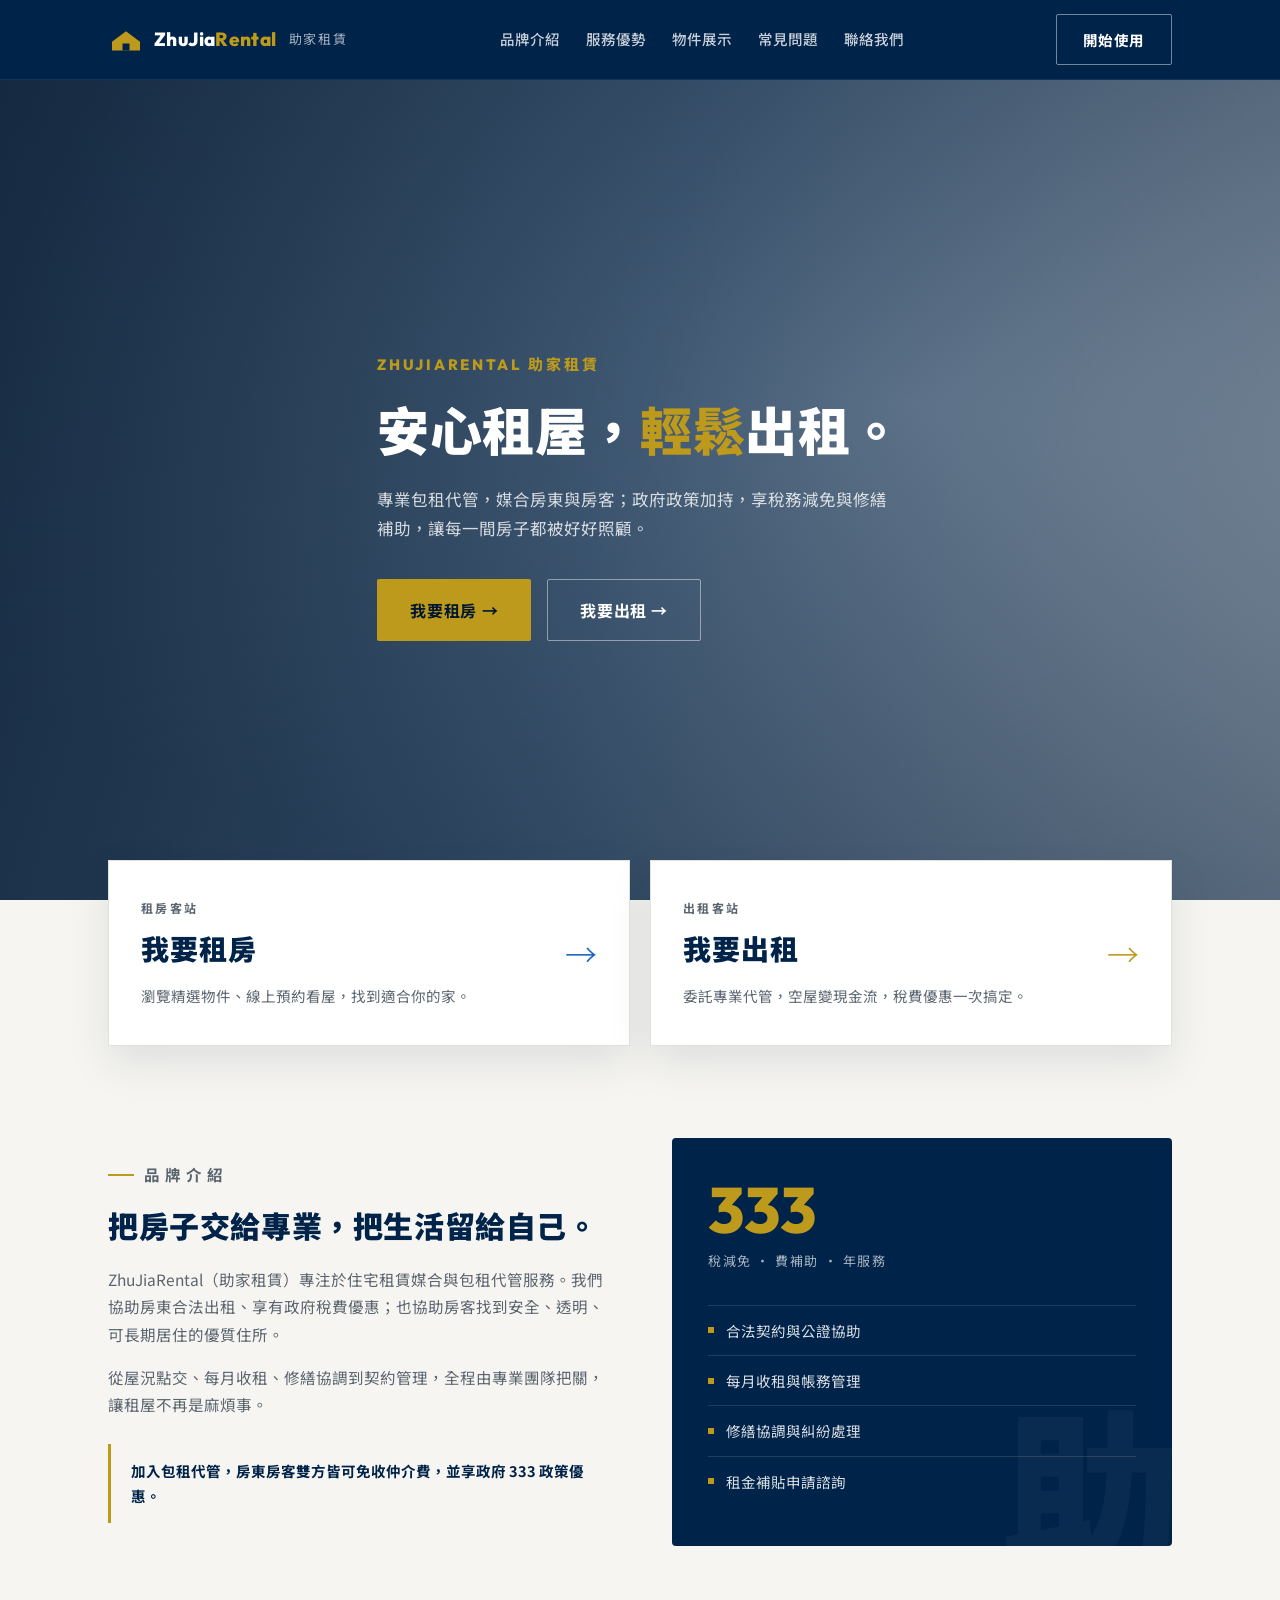
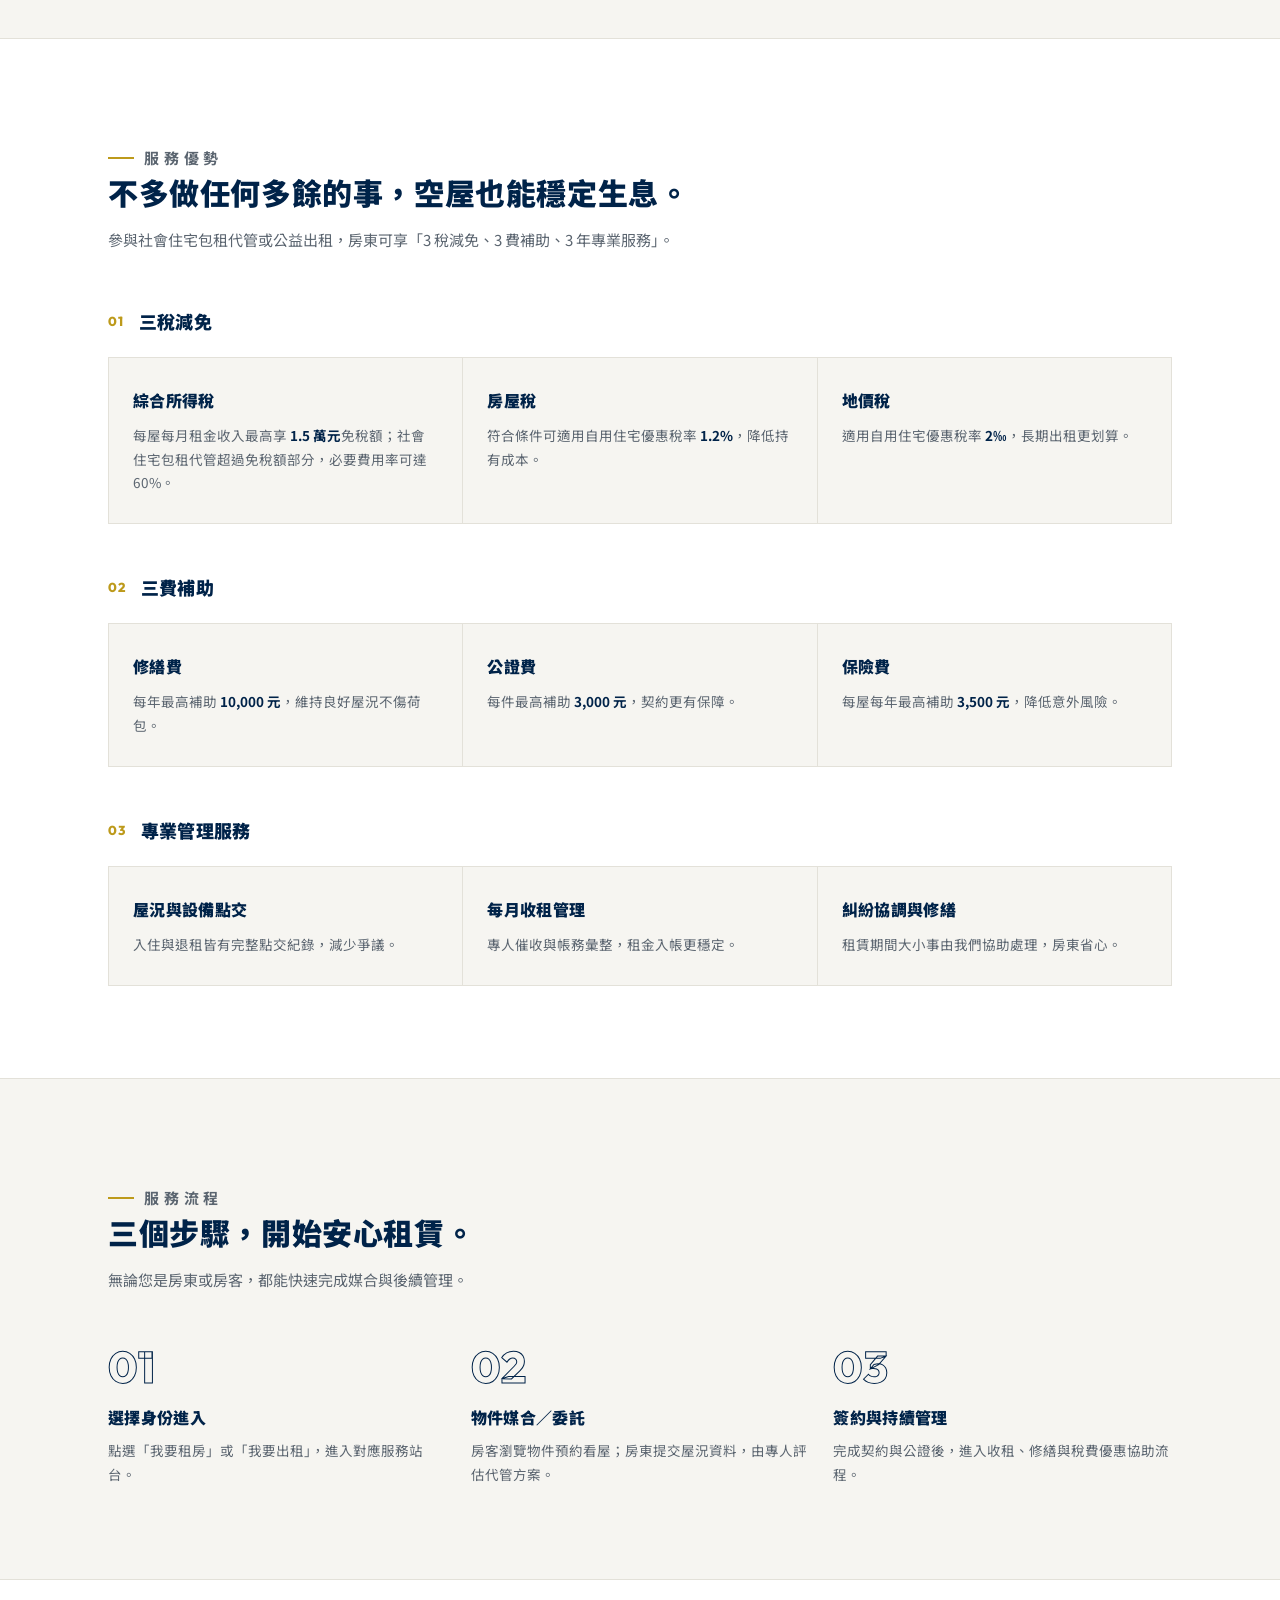
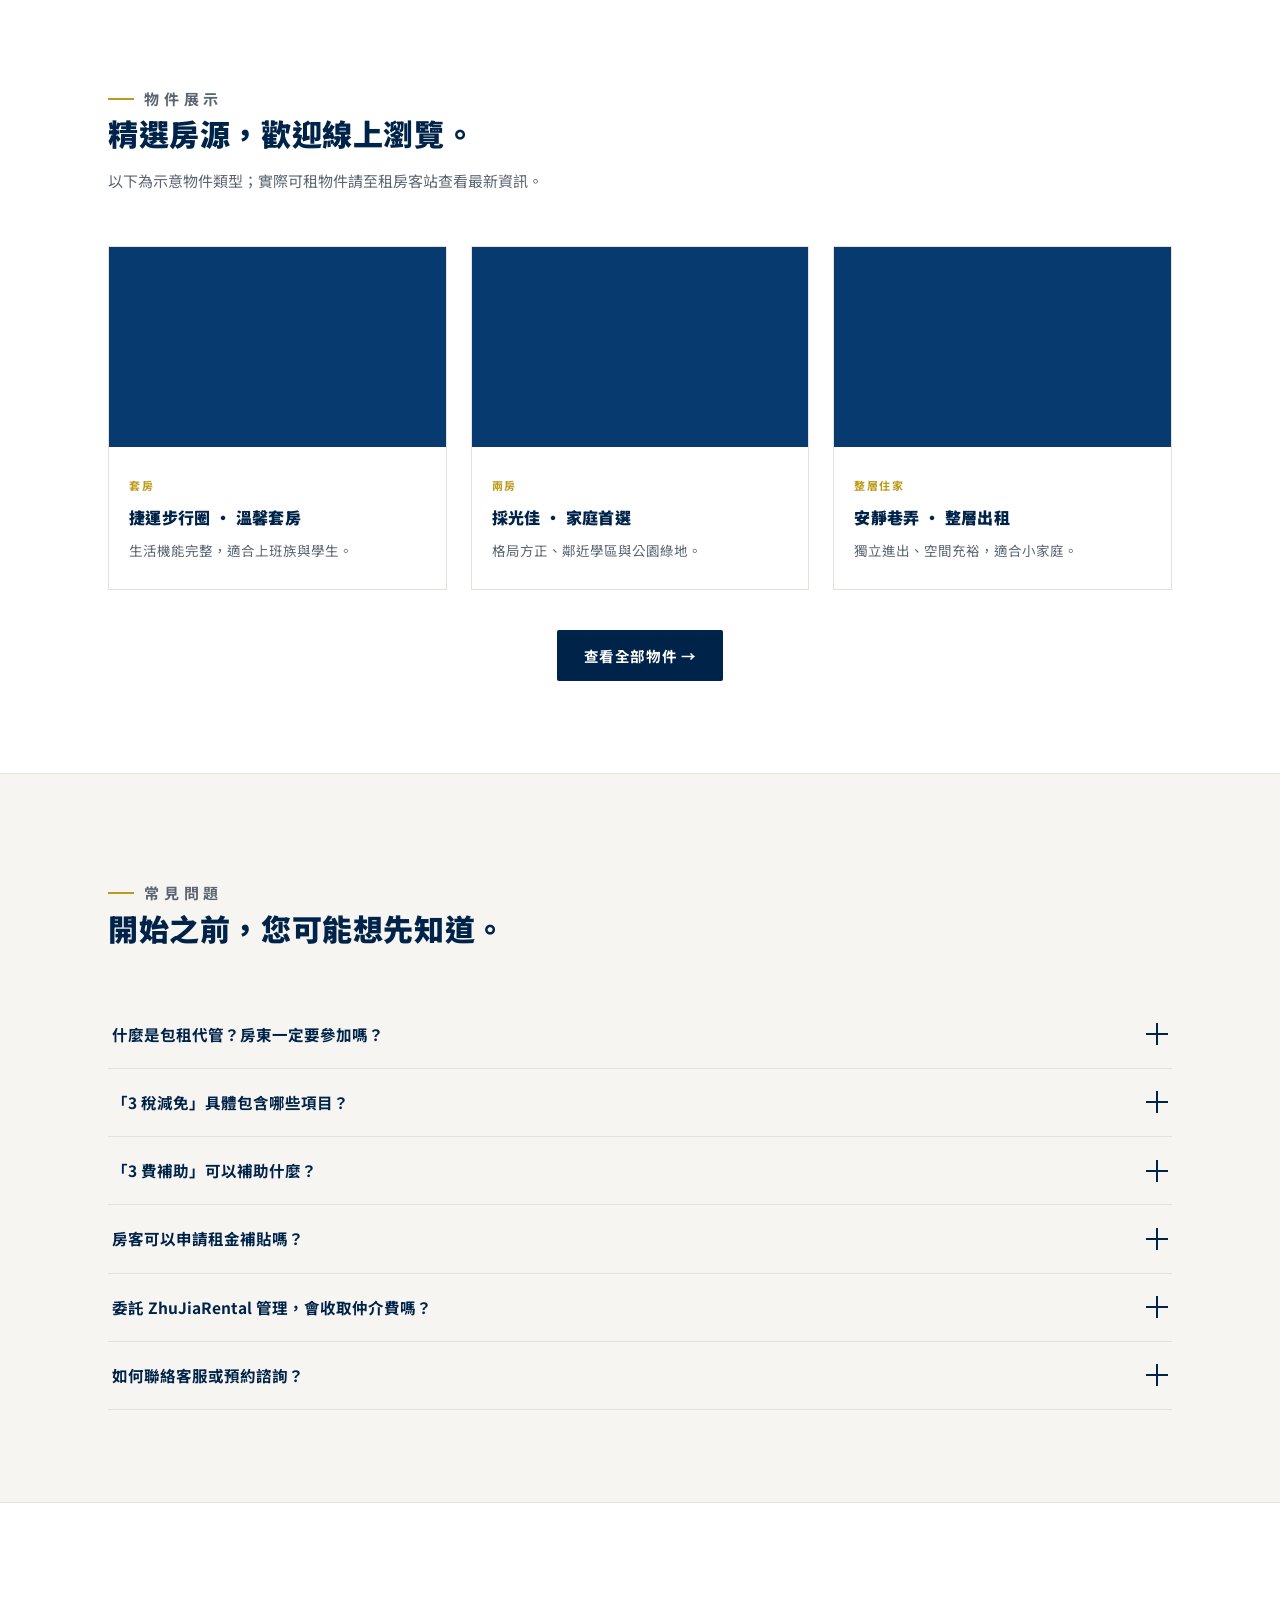
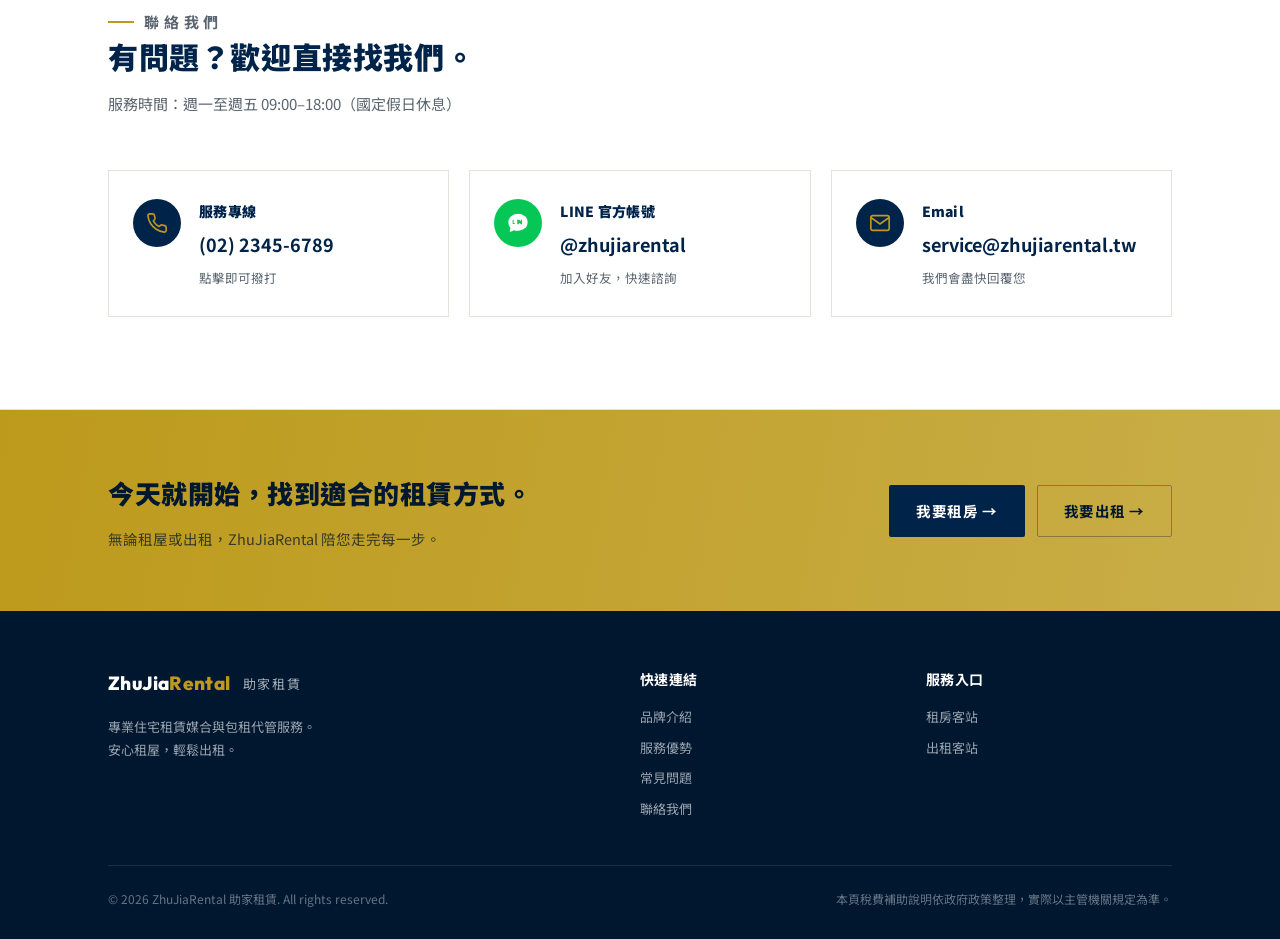
==== index.html @ d4bf10e4 "Add ZhuJiaRental 助家租賃 static marketing site Import the landing page from zhujiarent.netlify.app: HTM" ====
<!DOCTYPE html>
<html lang="zh-Hant">
<head>
  <meta charset="UTF-8">
  <meta name="viewport" content="width=device-width, initial-scale=1.0">
  <meta name="description" content="ZhuJiaRental 助家租賃 — 專業包租代管，享 3 稅減免、3 費補助，房東房客都安心。">
  <title>ZhuJiaRental 助家租賃｜安心租屋・輕鬆出租</title>
  <link rel="preconnect" href="https://fonts.googleapis.com">
  <link rel="preconnect" href="https://fonts.gstatic.com" crossorigin>
  <link href="https://fonts.googleapis.com/css2?family=Noto+Sans+TC:wght@400;500;700;900&family=Outfit:wght@600;800&display=swap" rel="stylesheet">
  <link rel="stylesheet" href="css/styles.css">
  <link rel="icon" href="data:image/svg+xml,%3Csvg xmlns='http://www.w3.org/2000/svg' viewBox='0 0 32 32'%3E%3Crect width='32' height='32' rx='4' fill='%23002349'/%3E%3Cpath d='M6 18 L16 10 L26 18 V26 H6 Z' fill='%23BD9A1B'/%3E%3C/svg%3E">
</head>
<body>
  <!-- ========== NAV ========== -->
  <header class="site">
    <div class="nav">
      <a class="brand" href="#top" aria-label="ZhuJiaRental 首頁">
        <svg viewBox="0 0 40 32" aria-hidden="true">
          <rect width="40" height="32" rx="3" fill="currentColor" opacity="0"/>
          <path d="M4 18 L20 6 L36 18 V28 H4 Z" fill="#BD9A1B"/>
          <rect x="16" y="20" width="8" height="8" fill="#002349"/>
        </svg>
        <span class="word">ZhuJia<b>Rental</b></span>
        <span class="zh">助家租賃</span>
      </a>
      <nav class="links" aria-label="主要導覽">
        <a href="#about">品牌介紹</a>
        <a href="#benefits">服務優勢</a>
        <a href="#cases">物件展示</a>
        <a href="#faq">常見問題</a>
        <a href="#contact">聯絡我們</a>
      </nav>
      <div class="nav-cta">
        <a class="btn btn-outline" href="#gates">開始使用</a>
        <button class="burger" type="button" aria-label="開啟選單" aria-expanded="false">
          <span></span><span></span><span></span>
        </button>
      </div>
    </div>
    <div class="mobile-menu" hidden>
      <a href="#about">品牌介紹</a>
      <a href="#benefits">服務優勢</a>
      <a href="#cases">物件展示</a>
      <a href="#faq">常見問題</a>
      <a href="#contact">聯絡我們</a>
      <a class="btn btn-gold" href="#gates">開始使用</a>
    </div>
  </header>

  <main id="top">
    <!-- ========== HERO ========== -->
    <section class="hero">
      <div class="hero-bg" aria-hidden="true"></div>
      <div class="wrap hero-inner">
        <p class="brand-mark reveal">ZhuJiaRental 助家租賃</p>
        <h1 class="reveal delay-1">安心租屋，<em>輕鬆</em>出租。</h1>
        <p class="lede reveal delay-2">專業包租代管，媒合房東與房客；政府政策加持，享稅務減免與修繕補助，讓每一間房子都被好好照顧。</p>
        <div class="hero-ctas reveal delay-3">
          <a class="btn btn-gold btn-lg" href="https://zhujiarental-w1.netlify.app/" target="_blank" rel="noopener noreferrer">我要租房 →</a>
          <a class="btn btn-outline btn-lg" href="https://zhujiarental-w1.netlify.app/" target="_blank" rel="noopener noreferrer">我要出租 →</a>
        </div>
      </div>
    </section>

    <!-- ========== GATES (兩個大按鈕) ========== -->
    <section class="gates" id="gates">
      <div class="wrap">
        <div class="gates-grid">
          <a class="gate gate-tenant reveal" href="https://zhujiarental-w1.netlify.app/" target="_blank" rel="noopener noreferrer">
            <span class="gate-label">租房客站</span>
            <strong>我要租房</strong>
            <span class="gate-desc">瀏覽精選物件、線上預約看屋，找到適合你的家。</span>
            <span class="gate-arrow" aria-hidden="true">→</span>
          </a>
          <a class="gate gate-landlord reveal delay-1" href="https://zhujiarental-w1.netlify.app/" target="_blank" rel="noopener noreferrer">
            <span class="gate-label">出租客站</span>
            <strong>我要出租</strong>
            <span class="gate-desc">委託專業代管，空屋變現金流，稅費優惠一次搞定。</span>
            <span class="gate-arrow" aria-hidden="true">→</span>
          </a>
        </div>
      </div>
    </section>

    <!-- ========== ABOUT ========== -->
    <section class="about" id="about">
      <div class="wrap explain">
        <div class="reveal">
          <p class="eyebrow">品牌介紹</p>
          <h2>把房子交給專業，把生活留給自己。</h2>
          <p>ZhuJiaRental（助家租賃）專注於住宅租賃媒合與包租代管服務。我們協助房東合法出租、享有政府稅費優惠；也協助房客找到安全、透明、可長期居住的優質住所。</p>
          <p>從屋況點交、每月收租、修繕協調到契約管理，全程由專業團隊把關，讓租屋不再是麻煩事。</p>
          <div class="accent-box">加入包租代管，房東房客雙方皆可免收仲介費，並享政府 333 政策優惠。</div>
        </div>
        <div class="about-visual reveal delay-1" aria-hidden="true">
          <div class="about-panel">
            <div class="about-stat">
              <span class="num">333</span>
              <span class="lbl">稅減免 · 費補助 · 年服務</span>
            </div>
            <ul class="about-list">
              <li>合法契約與公證協助</li>
              <li>每月收租與帳務管理</li>
              <li>修繕協調與糾紛處理</li>
              <li>租金補貼申請諮詢</li>
            </ul>
          </div>
        </div>
      </div>
    </section>

    <!-- ========== BENEFITS ========== -->
    <section class="benefits alt" id="benefits">
      <div class="wrap">
        <div class="section-head reveal">
          <p class="eyebrow">服務優勢</p>
          <h2>不多做任何多餘的事，空屋也能穩定生息。</h2>
          <p>參與社會住宅包租代管或公益出租，房東可享「3 稅減免、3 費補助、3 年專業服務」。</p>
        </div>

        <div class="benefit-block reveal">
          <h3 class="benefit-title"><span>01</span> 三稅減免</h3>
          <div class="grid-3">
            <article>
              <h4>綜合所得稅</h4>
              <p>每屋每月租金收入最高享 <strong>1.5 萬元</strong>免稅額；社會住宅包租代管超過免稅額部分，必要費用率可達 60%。</p>
            </article>
            <article>
              <h4>房屋稅</h4>
              <p>符合條件可適用自用住宅優惠稅率 <strong>1.2%</strong>，降低持有成本。</p>
            </article>
            <article>
              <h4>地價稅</h4>
              <p>適用自用住宅優惠稅率 <strong>2‰</strong>，長期出租更划算。</p>
            </article>
          </div>
        </div>

        <div class="benefit-block reveal">
          <h3 class="benefit-title"><span>02</span> 三費補助</h3>
          <div class="grid-3">
            <article>
              <h4>修繕費</h4>
              <p>每年最高補助 <strong>10,000 元</strong>，維持良好屋況不傷荷包。</p>
            </article>
            <article>
              <h4>公證費</h4>
              <p>每件最高補助 <strong>3,000 元</strong>，契約更有保障。</p>
            </article>
            <article>
              <h4>保險費</h4>
              <p>每屋每年最高補助 <strong>3,500 元</strong>，降低意外風險。</p>
            </article>
          </div>
        </div>

        <div class="benefit-block reveal">
          <h3 class="benefit-title"><span>03</span> 專業管理服務</h3>
          <div class="grid-3">
            <article>
              <h4>屋況與設備點交</h4>
              <p>入住與退租皆有完整點交紀錄，減少爭議。</p>
            </article>
            <article>
              <h4>每月收租管理</h4>
              <p>專人催收與帳務彙整，租金入帳更穩定。</p>
            </article>
            <article>
              <h4>糾紛協調與修繕</h4>
              <p>租賃期間大小事由我們協助處理，房東省心。</p>
            </article>
          </div>
        </div>
      </div>
    </section>

    <!-- ========== FLOW ========== -->
    <section class="flow" id="flow">
      <div class="wrap">
        <div class="section-head reveal">
          <p class="eyebrow">服務流程</p>
          <h2>三個步驟，開始安心租賃。</h2>
          <p>無論您是房東或房客，都能快速完成媒合與後續管理。</p>
        </div>
        <div class="steps">
          <div class="step reveal">
            <div class="n">01</div>
            <h3>選擇身份進入</h3>
            <p>點選「我要租房」或「我要出租」，進入對應服務站台。</p>
          </div>
          <div class="step reveal delay-1">
            <div class="n">02</div>
            <h3>物件媒合／委託</h3>
            <p>房客瀏覽物件預約看屋；房東提交屋況資料，由專人評估代管方案。</p>
          </div>
          <div class="step reveal delay-2">
            <div class="n">03</div>
            <h3>簽約與持續管理</h3>
            <p>完成契約與公證後，進入收租、修繕與稅費優惠協助流程。</p>
          </div>
        </div>
      </div>
    </section>

    <!-- ========== CASES ========== -->
    <section class="cases alt" id="cases">
      <div class="wrap">
        <div class="section-head reveal">
          <p class="eyebrow">物件展示</p>
          <h2>精選房源，歡迎線上瀏覽。</h2>
          <p>以下為示意物件類型；實際可租物件請至租房客站查看最新資訊。</p>
        </div>
        <div class="case-grid">
          <a class="case reveal" href="https://zhujiarental-w1.netlify.app/properties" target="_blank" rel="noopener noreferrer">
            <div class="case-img" style="--img:url('https://images.unsplash.com/photo-1522708323590-d24dbb6b0267?auto=format&fit=crop&w=800&q=80')"></div>
            <div class="case-body">
              <span class="tag">套房</span>
              <h3>捷運步行圈 · 溫馨套房</h3>
              <p>生活機能完整，適合上班族與學生。</p>
            </div>
          </a>
          <a class="case reveal delay-1" href="https://zhujiarental-w1.netlify.app/properties" target="_blank" rel="noopener noreferrer">
            <div class="case-img" style="--img:url('https://images.unsplash.com/photo-1502672260266-1c1ef2d93688?auto=format&fit=crop&w=800&q=80')"></div>
            <div class="case-body">
              <span class="tag">兩房</span>
              <h3>採光佳 · 家庭首選</h3>
              <p>格局方正、鄰近學區與公園綠地。</p>
            </div>
          </a>
          <a class="case reveal delay-2" href="https://zhujiarental-w1.netlify.app/properties" target="_blank" rel="noopener noreferrer">
            <div class="case-img" style="--img:url('https://images.unsplash.com/photo-1560448204-e02f11c3be42?auto=format&fit=crop&w=800&q=80')"></div>
            <div class="case-body">
              <span class="tag">整層住家</span>
              <h3>安靜巷弄 · 整層出租</h3>
              <p>獨立進出、空間充裕，適合小家庭。</p>
            </div>
          </a>
        </div>
        <div class="cases-cta reveal">
          <a class="btn btn-navy" href="https://zhujiarental-w1.netlify.app/properties" target="_blank" rel="noopener noreferrer">查看全部物件 →</a>
        </div>
      </div>
    </section>

    <!-- ========== FAQ ========== -->
    <section class="faq" id="faq">
      <div class="wrap">
        <div class="section-head reveal">
          <p class="eyebrow">常見問題</p>
          <h2>開始之前，您可能想先知道。</h2>
        </div>
        <div class="faq-list reveal">
          <div class="faq-item">
            <button class="faq-q" type="button" aria-expanded="false">
              什麼是包租代管？房東一定要參加嗎？
              <span class="plus" aria-hidden="true"></span>
            </button>
            <div class="faq-a">
              <p>包租代管是由政府推動、由合格租賃住宅服務業者執行的媒合與管理機制。房東將房屋委託業者代為出租與管理，可享稅費優惠與專業服務；是否參加由房東自行決定，但加入後通常能大幅降低自行招租與管理的負擔。</p>
            </div>
          </div>
          <div class="faq-item">
            <button class="faq-q" type="button" aria-expanded="false">
              「3 稅減免」具體包含哪些項目？
              <span class="plus" aria-hidden="true"></span>
            </button>
            <div class="faq-a">
              <p>主要包含綜合所得稅（每屋每月最高 1.5 萬元免稅額等）、房屋稅適用自用住宅優惠稅率，以及地價稅適用自用住宅優惠稅率。實際適用條件與計算方式依當年度法令與物件資格而定，我們可協助評估。</p>
            </div>
          </div>
          <div class="faq-item">
            <button class="faq-q" type="button" aria-expanded="false">
              「3 費補助」可以補助什麼？
              <span class="plus" aria-hidden="true"></span>
            </button>
            <div class="faq-a">
              <p>常見補助包含修繕費（每年最高約 1 萬元）、公證費（每件最高約 3,000 元）、保險費（每屋每年最高約 3,500 元）。補助額度與申請方式依地方政府與計畫期別規定辦理。</p>
            </div>
          </div>
          <div class="faq-item">
            <button class="faq-q" type="button" aria-expanded="false">
              房客可以申請租金補貼嗎？
              <span class="plus" aria-hidden="true"></span>
            </button>
            <div class="faq-a">
              <p>符合資格的房客可透過中央或地方政府租金補貼專案線上申請。房客成功申請補貼後，房東通常可同步符合公益出租人相關資格。我們可提供申請流程諮詢與文件協助。</p>
            </div>
          </div>
          <div class="faq-item">
            <button class="faq-q" type="button" aria-expanded="false">
              委託 ZhuJiaRental 管理，會收取仲介費嗎？
              <span class="plus" aria-hidden="true"></span>
            </button>
            <div class="faq-a">
              <p>參與包租代管計畫並成功媒合時，房東與房客雙方通常皆免收仲介費；代管期間之服務內容與收費方式，將於委託前清楚說明並載明於契約。</p>
            </div>
          </div>
          <div class="faq-item">
            <button class="faq-q" type="button" aria-expanded="false">
              如何聯絡客服或預約諮詢？
              <span class="plus" aria-hidden="true"></span>
            </button>
            <div class="faq-a">
              <p>您可透過本頁「聯絡我們」區的電話或 LINE 官方帳號與我們聯繫，也可先至「我要租房／我要出租」站台瀏覽物件或留下委託資訊。</p>
            </div>
          </div>
        </div>
      </div>
    </section>

    <!-- ========== CONTACT ========== -->
    <section class="contact alt" id="contact">
      <div class="wrap">
        <div class="section-head reveal">
          <p class="eyebrow">聯絡我們</p>
          <h2>有問題？歡迎直接找我們。</h2>
          <p>服務時間：週一至週五 09:00–18:00（國定假日休息）</p>
        </div>
        <div class="contact-grid">
          <a class="contact-card reveal" href="tel:0223456789">
            <span class="contact-ic" aria-hidden="true">
              <svg viewBox="0 0 24 24" fill="none" stroke="currentColor" stroke-width="1.8"><path d="M22 16.92v3a2 2 0 0 1-2.18 2 19.79 19.79 0 0 1-8.63-3.07 19.5 19.5 0 0 1-6-6A19.79 19.79 0 0 1 2.12 4.18 2 2 0 0 1 4.11 2h3a2 2 0 0 1 2 1.72c.13.81.36 1.6.68 2.34a2 2 0 0 1-.45 2.11L8.09 9.91a16 16 0 0 0 6 6l1.74-1.25a2 2 0 0 1 2.11-.45c.74.32 1.53.55 2.34.68A2 2 0 0 1 22 16.92z"/></svg>
            </span>
            <div>
              <h3>服務專線</h3>
              <!-- TODO: 請替換為實際電話 -->
              <p class="contact-value">(02) 2345-6789</p>
              <p class="contact-hint">點擊即可撥打</p>
            </div>
          </a>
          <a class="contact-card reveal delay-1" href="https://line.me/R/ti/p/@zhujiarental" target="_blank" rel="noopener noreferrer">
            <span class="contact-ic line" aria-hidden="true">
              <svg viewBox="0 0 24 24" fill="currentColor"><path d="M19.5 4.5C17.3 2.7 14.3 1.8 12 1.8S6.7 2.7 4.5 4.5C2.5 6.2 1.5 8.6 1.5 11.2c0 2.3.8 4.4 2.2 6.1l-.7 3.4a.75.75 0 0 0 1 .86l3.7-1.6c1.3.4 2.7.6 4.3.6 2.3 0 5.3-.9 7.5-2.7 2-1.7 3-4.1 3-6.8 0-2.6-1-5-3-6.7zM8.4 13.2H6.7c-.3 0-.5-.2-.5-.5V8.8c0-.3.2-.5.5-.5s.5.2.5.5v3.4h1.2c.3 0 .5.2.5.5s-.2.5-.5.5zm3.3.0c-.3 0-.5-.2-.5-.5V8.8c0-.3.2-.5.5-.5s.5.2.5.5v3.9c0 .3-.2.5-.5.5zm4.7-.1c-.1.2-.3.3-.5.3-.1 0-.3 0-.4-.1l-2.2-1.7v1.4c0 .3-.2.5-.5.5s-.5-.2-.5-.5V8.8c0-.3.2-.5.5-.5.1 0 .3 0 .4.1l2.2 1.7V8.8c0-.3.2-.5.5-.5s.5.2.5.5v3.9c0 .1 0 .3-.1.4z"/></svg>
            </span>
            <div>
              <h3>LINE 官方帳號</h3>
              <!-- TODO: 請替換為實際 LINE ID -->
              <p class="contact-value">@zhujiarental</p>
              <p class="contact-hint">加入好友，快速諮詢</p>
            </div>
          </a>
          <div class="contact-card reveal delay-2">
            <span class="contact-ic" aria-hidden="true">
              <svg viewBox="0 0 24 24" fill="none" stroke="currentColor" stroke-width="1.8"><path d="M4 4h16c1.1 0 2 .9 2 2v12c0 1.1-.9 2-2 2H4c-1.1 0-2-.9-2-2V6c0-1.1.9-2 2-2z"/><polyline points="22,6 12,13 2,6"/></svg>
            </span>
            <div>
              <h3>Email</h3>
              <!-- TODO: 請替換為實際信箱 -->
              <p class="contact-value"><a href="mailto:service@zhujiarental.tw">service@zhujiarental.tw</a></p>
              <p class="contact-hint">我們會盡快回覆您</p>
            </div>
          </div>
        </div>
      </div>
    </section>

    <!-- ========== CTA BANNER ========== -->
    <section class="cta-banner">
      <div class="wrap cta-flex reveal">
        <div>
          <h2>今天就開始，找到適合的租賃方式。</h2>
          <p>無論租屋或出租，ZhuJiaRental 陪您走完每一步。</p>
        </div>
        <div class="cta-actions">
          <a class="btn btn-navy" href="https://zhujiarental-w1.netlify.app/" target="_blank" rel="noopener noreferrer">我要租房 →</a>
          <a class="btn btn-outline-dark" href="https://zhujiarental-w1.netlify.app/" target="_blank" rel="noopener noreferrer">我要出租 →</a>
        </div>
      </div>
    </section>
  </main>

  <footer>
    <div class="wrap">
      <div class="f-grid">
        <div>
          <a class="brand" href="#top">
            <span class="word">ZhuJia<b>Rental</b></span>
            <span class="zh">助家租賃</span>
          </a>
          <p>專業住宅租賃媒合與包租代管服務。<br>安心租屋，輕鬆出租。</p>
        </div>
        <div>
          <h4>快速連結</h4>
          <a class="flink" href="#about">品牌介紹</a>
          <a class="flink" href="#benefits">服務優勢</a>
          <a class="flink" href="#faq">常見問題</a>
          <a class="flink" href="#contact">聯絡我們</a>
        </div>
        <div>
          <h4>服務入口</h4>
          <a class="flink" href="https://zhujiarental-w1.netlify.app/" target="_blank" rel="noopener noreferrer">租房客站</a>
          <a class="flink" href="https://zhujiarental-w1.netlify.app/" target="_blank" rel="noopener noreferrer">出租客站</a>
        </div>
      </div>
      <div class="f-bottom">
        <span>© <span id="year"></span> ZhuJiaRental 助家租賃. All rights reserved.</span>
        <span>本頁稅費補助說明依政府政策整理，實際以主管機關規定為準。</span>
      </div>
    </div>
  </footer>

  <script src="js/main.js"></script>
</body>
</html>
---- css/styles.css ----
:root {
  --navy: #002349;
  --navy-deep: #001730;
  --navy-mid: #073a6f;
  --blue: #1664bf;
  --gold: #bd9a1b;
  --gold-light: #d9be63;
  --ink: #101418;
  --gray: #5b6570;
  --paper: #f6f5f1;
  --line: #e3e1d9;
  --white: #ffffff;
  --radius: 2px;
  --tenant-url: #1664bf;
  --landlord-url: #bd9a1b;
}

*,
*::before,
*::after {
  box-sizing: border-box;
}

html {
  scroll-behavior: smooth;
  scroll-padding-top: 72px;
  -webkit-text-size-adjust: 100%;
  text-size-adjust: 100%;
}

body {
  margin: 0;
  font-family: "Noto Sans TC", "PingFang TC", "Microsoft JhengHei", "Heiti TC", sans-serif;
  color: var(--ink);
  background: var(--paper);
  line-height: 1.75;
  -webkit-font-smoothing: antialiased;
  overflow-x: hidden;
}

body.menu-open {
  overflow: hidden;
}

h1, h2, h3, h4 {
  font-family: "Noto Sans TC", "PingFang TC", "Microsoft JhengHei", sans-serif;
  font-weight: 900;
  color: var(--navy);
  margin: 0;
  letter-spacing: 0.02em;
}

a {
  color: inherit;
  text-decoration: none;
}

img, svg {
  display: block;
  max-width: 100%;
}

.wrap {
  max-width: 1120px;
  margin: 0 auto;
  padding: 0 28px;
}

.eyebrow {
  font-size: 12px;
  letter-spacing: 0.32em;
  font-weight: 700;
  color: var(--gold);
  text-transform: uppercase;
  margin: 0 0 14px;
  display: flex;
  align-items: center;
  gap: 10px;
}

.eyebrow::before {
  content: "";
  width: 26px;
  height: 2px;
  background: var(--gold);
  display: inline-block;
}

/* ---------- NAV ---------- */
header.site {
  position: sticky;
  top: 0;
  z-index: 50;
  background: var(--navy);
  border-bottom: 1px solid rgba(255, 255, 255, 0.08);
  padding-top: env(safe-area-inset-top);
}

.nav {
  display: flex;
  align-items: center;
  justify-content: space-between;
  padding: 14px 28px;
  max-width: 1120px;
  margin: 0 auto;
  gap: 16px;
}

.brand {
  display: flex;
  align-items: center;
  gap: 10px;
  color: var(--white);
  flex: none;
}

.brand svg {
  width: 36px;
  height: 28px;
  flex: none;
}

.brand .word {
  font-family: "Outfit", "Noto Sans TC", sans-serif;
  font-weight: 800;
  font-size: 19px;
  letter-spacing: 0.02em;
  color: var(--white);
}

.brand .word b {
  color: var(--gold);
  font-weight: 800;
}

.brand .zh {
  font-size: 13px;
  color: rgba(255, 255, 255, 0.65);
  letter-spacing: 0.14em;
  margin-left: 2px;
}

nav.links {
  display: flex;
  gap: 26px;
  flex: none;
}

nav.links a {
  color: rgba(255, 255, 255, 0.78);
  font-size: 14.5px;
  font-weight: 500;
  padding: 6px 0;
  border-bottom: 2px solid transparent;
  transition: 0.2s;
  white-space: nowrap;
}

nav.links a:hover {
  color: var(--white);
  border-color: var(--gold);
}

.btn {
  display: inline-flex;
  align-items: center;
  justify-content: center;
  gap: 8px;
  padding: 12px 26px;
  font-size: 14.5px;
  font-weight: 700;
  letter-spacing: 0.04em;
  border-radius: var(--radius);
  cursor: pointer;
  border: 1px solid transparent;
  transition: transform 0.2s ease, box-shadow 0.2s ease, background 0.2s ease, border-color 0.2s ease;
  white-space: nowrap;
  font-family: inherit;
}

.btn:hover {
  transform: translateY(-2px);
}

.btn-lg {
  padding: 16px 32px;
  font-size: 16px;
}

.btn-gold {
  background: var(--gold);
  color: var(--navy-deep);
}

.btn-gold:hover {
  background: var(--gold-light);
  box-shadow: 0 8px 18px rgba(189, 154, 27, 0.35);
}

.btn-outline {
  background: transparent;
  color: var(--white);
  border-color: rgba(255, 255, 255, 0.45);
}

.btn-outline:hover {
  border-color: var(--white);
  background: rgba(255, 255, 255, 0.06);
}

.btn-outline-dark {
  background: transparent;
  color: var(--navy-deep);
  border-color: rgba(0, 35, 73, 0.35);
}

.btn-outline-dark:hover {
  border-color: var(--navy-deep);
  background: rgba(0, 35, 73, 0.06);
}

.btn-navy {
  background: var(--navy);
  color: var(--white);
}

.btn-navy:hover {
  background: var(--navy-mid);
  box-shadow: 0 8px 18px rgba(0, 35, 73, 0.25);
}

.nav-cta {
  display: flex;
  align-items: center;
  gap: 12px;
  flex: none;
}

.burger {
  display: none;
  width: 44px;
  height: 44px;
  background: transparent;
  border: 1px solid rgba(255, 255, 255, 0.25);
  border-radius: var(--radius);
  cursor: pointer;
  padding: 12px 10px;
  flex-direction: column;
  justify-content: space-between;
  flex: none;
}

.burger span {
  display: block;
  height: 2px;
  background: var(--white);
  transition: transform 0.25s ease, opacity 0.25s ease;
  transform-origin: center;
}

.burger[aria-expanded="true"] span:nth-child(1) {
  transform: translateY(8px) rotate(45deg);
}

.burger[aria-expanded="true"] span:nth-child(2) {
  opacity: 0;
}

.burger[aria-expanded="true"] span:nth-child(3) {
  transform: translateY(-8px) rotate(-45deg);
}

.mobile-menu {
  display: none;
  flex-direction: column;
  gap: 4px;
  padding: 8px 28px 20px;
  padding-left: max(28px, env(safe-area-inset-left));
  padding-right: max(28px, env(safe-area-inset-right));
  padding-bottom: max(20px, env(safe-area-inset-bottom));
  background: var(--navy-deep);
  border-top: 1px solid rgba(255, 255, 255, 0.08);
}

.mobile-menu a {
  color: rgba(255, 255, 255, 0.85);
  padding: 14px 0;
  font-weight: 500;
  border-bottom: 1px solid rgba(255, 255, 255, 0.06);
  min-height: 44px;
  display: flex;
  align-items: center;
}

.mobile-menu .btn {
  margin-top: 12px;
  border-bottom: none;
  justify-content: center;
  width: 100%;
}

.mobile-menu:not([hidden]) {
  display: flex;
}

/* ---------- HERO ---------- */
.hero {
  position: relative;
  overflow: hidden;
  min-height: min(92vh, 820px);
  display: flex;
  align-items: center;
  color: var(--white);
  padding: 100px 0 88px;
}

.hero-bg {
  position: absolute;
  inset: 0;
  background:
    linear-gradient(105deg, rgba(0, 23, 48, 0.88) 0%, rgba(0, 35, 73, 0.72) 48%, rgba(0, 35, 73, 0.45) 100%),
    url("https://images.unsplash.com/photo-1560518883-ce09059eeffa?auto=format&fit=crop&w=1920&q=80") center / cover no-repeat;
  transform: scale(1.04);
  animation: heroKen 22s ease-in-out infinite alternate;
}

.hero-bg::after {
  content: "";
  position: absolute;
  inset: 0;
  background: radial-gradient(ellipse 80% 60% at 70% 40%, transparent 0%, rgba(0, 23, 48, 0.35) 100%);
  pointer-events: none;
}

@keyframes heroKen {
  from { transform: scale(1.04) translate(0, 0); }
  to { transform: scale(1.1) translate(-1.5%, -1%); }
}

.hero-inner {
  position: relative;
  z-index: 2;
  max-width: 640px;
}

.brand-mark {
  font-family: "Outfit", "Noto Sans TC", sans-serif;
  font-weight: 800;
  font-size: 15px;
  letter-spacing: 0.18em;
  color: var(--gold);
  margin: 0 0 18px;
  text-transform: uppercase;
}

.hero h1 {
  color: var(--white);
  font-size: clamp(34px, 5.2vw, 52px);
  line-height: 1.28;
  letter-spacing: 0.01em;
}

.hero h1 em {
  font-style: normal;
  color: var(--gold);
}

.hero .lede {
  color: rgba(255, 255, 255, 0.8);
  font-size: 16.5px;
  max-width: 520px;
  margin: 22px 0 36px;
}

.hero-ctas {
  display: flex;
  gap: 16px;
  flex-wrap: wrap;
}

/* ---------- GATES ---------- */
.gates {
  padding: 0;
  margin-top: -40px;
  position: relative;
  z-index: 3;
}

.gates-grid {
  display: grid;
  grid-template-columns: 1fr 1fr;
  gap: 20px;
}

.gate {
  display: grid;
  grid-template-columns: 1fr auto;
  grid-template-rows: auto auto auto;
  gap: 6px 16px;
  padding: 36px 32px;
  background: var(--white);
  border: 1px solid var(--line);
  box-shadow: 0 16px 40px rgba(0, 35, 73, 0.1);
  transition: transform 0.25s ease, box-shadow 0.25s ease, border-color 0.25s ease;
  align-content: start;
}

.gate:hover {
  transform: translateY(-4px);
  box-shadow: 0 22px 48px rgba(0, 35, 73, 0.16);
}

.gate-tenant:hover {
  border-color: var(--blue);
}

.gate-landlord:hover {
  border-color: var(--gold);
}

.gate-label {
  grid-column: 1;
  font-size: 12px;
  letter-spacing: 0.2em;
  font-weight: 700;
  color: var(--gray);
  text-transform: uppercase;
}

.gate strong {
  grid-column: 1;
  font-size: 28px;
  font-weight: 900;
  color: var(--navy);
  letter-spacing: 0.04em;
}

.gate-desc {
  grid-column: 1;
  font-size: 14.5px;
  color: var(--gray);
  margin-top: 4px;
}

.gate-arrow {
  grid-column: 2;
  grid-row: 1 / -1;
  align-self: center;
  font-size: 32px;
  color: var(--navy);
  font-weight: 300;
  transition: transform 0.25s ease;
}

.gate:hover .gate-arrow {
  transform: translateX(6px);
}

.gate-tenant .gate-arrow {
  color: var(--blue);
}

.gate-landlord .gate-arrow {
  color: var(--gold);
}

/* ---------- SECTIONS ---------- */
section {
  padding: 92px 0;
}

.section-head {
  max-width: 640px;
  margin-bottom: 52px;
}

.section-head h2 {
  font-size: clamp(24px, 3.2vw, 30px);
  line-height: 1.4;
}

.section-head p {
  color: var(--gray);
  font-size: 15px;
  margin: 14px 0 0;
}

.alt {
  background: var(--white);
  border-top: 1px solid var(--line);
  border-bottom: 1px solid var(--line);
}

/* about */
.explain {
  display: grid;
  grid-template-columns: 1fr 1fr;
  gap: 64px;
  align-items: center;
}

.explain p {
  color: var(--gray);
  font-size: 15.5px;
  margin: 0 0 16px;
}

.explain h2 {
  font-size: clamp(24px, 3vw, 30px);
  line-height: 1.4;
  margin-bottom: 20px;
}

.accent-box {
  border-left: 3px solid var(--gold);
  padding: 14px 20px;
  background: var(--paper);
  font-size: 14.5px;
  color: var(--navy);
  font-weight: 700;
  margin-top: 26px;
}

.about-panel {
  background: var(--navy);
  color: var(--white);
  padding: 40px 36px;
  border-radius: 4px;
  position: relative;
  overflow: hidden;
}

.about-panel::before {
  content: "助";
  position: absolute;
  right: -10px;
  bottom: -30px;
  font-size: 180px;
  font-weight: 900;
  color: rgba(255, 255, 255, 0.04);
  line-height: 1;
  pointer-events: none;
}

.about-stat .num {
  font-family: "Outfit", sans-serif;
  font-size: 64px;
  font-weight: 800;
  color: var(--gold);
  line-height: 1;
  display: block;
}

.about-stat .lbl {
  display: block;
  margin-top: 8px;
  font-size: 13px;
  letter-spacing: 0.12em;
  color: rgba(255, 255, 255, 0.65);
}

.about-list {
  list-style: none;
  margin: 32px 0 0;
  padding: 0;
  position: relative;
}

.about-list li {
  padding: 12px 0 12px 18px;
  border-top: 1px solid rgba(255, 255, 255, 0.12);
  font-size: 14.5px;
  color: rgba(255, 255, 255, 0.85);
  position: relative;
}

.about-list li::before {
  content: "";
  position: absolute;
  left: 0;
  top: 50%;
  width: 6px;
  height: 6px;
  background: var(--gold);
  transform: translateY(-50%);
}

/* benefits */
.benefit-block {
  margin-bottom: 48px;
}

.benefit-block:last-child {
  margin-bottom: 0;
}

.benefit-title {
  font-size: 18px;
  margin-bottom: 20px;
  display: flex;
  align-items: center;
  gap: 14px;
}

.benefit-title span {
  font-family: "Outfit", sans-serif;
  font-size: 13px;
  letter-spacing: 0.1em;
  color: var(--gold);
  font-weight: 800;
}

.grid-3 {
  display: grid;
  grid-template-columns: repeat(3, 1fr);
  gap: 1px;
  background: var(--line);
  border: 1px solid var(--line);
}

.grid-3 article {
  background: var(--white);
  padding: 28px 24px;
}

.alt .grid-3 article {
  background: var(--paper);
}

.grid-3 h4 {
  font-size: 16px;
  margin-bottom: 10px;
}

.grid-3 p {
  font-size: 13.5px;
  color: var(--gray);
  margin: 0;
}

.grid-3 strong {
  color: var(--navy);
  font-weight: 700;
}

/* steps */
.steps {
  display: grid;
  grid-template-columns: repeat(3, 1fr);
  gap: 24px;
}

.step .n {
  font-family: "Outfit", sans-serif;
  font-size: 44px;
  font-weight: 800;
  line-height: 1;
  margin-bottom: 14px;
  -webkit-text-stroke: 1px var(--navy);
  color: transparent;
}

.step h3 {
  font-size: 16px;
  margin-bottom: 8px;
}

.step p {
  font-size: 13.5px;
  color: var(--gray);
  margin: 0;
}

/* cases */
.case-grid {
  display: grid;
  grid-template-columns: repeat(3, 1fr);
  gap: 24px;
}

.case {
  display: block;
  background: var(--paper);
  border: 1px solid var(--line);
  overflow: hidden;
  transition: transform 0.25s ease, box-shadow 0.25s ease;
}

.alt .case {
  background: var(--white);
}

.case:hover {
  transform: translateY(-4px);
  box-shadow: 0 16px 36px rgba(0, 35, 73, 0.12);
}

.case-img {
  height: 200px;
  background: var(--navy-mid) var(--img) center / cover no-repeat;
  transition: transform 0.5s ease;
}

.case:hover .case-img {
  transform: scale(1.04);
}

.case-body {
  padding: 22px 20px 26px;
  overflow: hidden;
}

.case .tag {
  display: inline-block;
  font-size: 11px;
  letter-spacing: 0.14em;
  font-weight: 700;
  color: var(--gold);
  margin-bottom: 8px;
}

.case h3 {
  font-size: 16px;
  margin-bottom: 8px;
}

.case p {
  font-size: 13.5px;
  color: var(--gray);
  margin: 0;
}

.cases-cta {
  margin-top: 40px;
  text-align: center;
}

/* faq */
.faq-item {
  border-bottom: 1px solid var(--line);
}

.faq-q {
  display: flex;
  align-items: center;
  justify-content: space-between;
  gap: 20px;
  width: 100%;
  padding: 22px 4px;
  cursor: pointer;
  font-weight: 700;
  color: var(--navy);
  font-size: 15.5px;
  background: none;
  border: none;
  text-align: left;
  font-family: inherit;
  line-height: 1.5;
}

.faq-q .plus {
  flex: none;
  width: 22px;
  height: 22px;
  position: relative;
}

.faq-q .plus::before,
.faq-q .plus::after {
  content: "";
  position: absolute;
  background: var(--navy);
  transition: transform 0.25s ease, opacity 0.25s ease;
}

.faq-q .plus::before {
  left: 0;
  top: 50%;
  width: 100%;
  height: 2px;
  transform: translateY(-50%);
}

.faq-q .plus::after {
  top: 0;
  left: 50%;
  height: 100%;
  width: 2px;
  transform: translateX(-50%);
}

.faq-item.open .plus::after {
  transform: translateX(-50%) rotate(90deg);
  opacity: 0;
}

.faq-a {
  max-height: 0;
  overflow: hidden;
  transition: max-height 0.35s ease;
}

.faq-a p {
  padding: 0 4px 22px;
  color: var(--gray);
  font-size: 14.5px;
  margin: 0;
  max-width: 760px;
}

/* contact */
.contact-grid {
  display: grid;
  grid-template-columns: repeat(3, 1fr);
  gap: 20px;
}

.contact-card {
  display: flex;
  gap: 18px;
  padding: 28px 24px;
  background: var(--paper);
  border: 1px solid var(--line);
  transition: border-color 0.2s ease, transform 0.2s ease;
}

.alt .contact-card {
  background: var(--white);
}

a.contact-card:hover {
  border-color: var(--gold);
  transform: translateY(-2px);
}

.contact-ic {
  flex: none;
  width: 48px;
  height: 48px;
  border-radius: 50%;
  background: var(--navy);
  color: var(--gold);
  display: flex;
  align-items: center;
  justify-content: center;
}

.contact-ic svg {
  width: 22px;
  height: 22px;
}

.contact-ic.line {
  background: #06c755;
  color: var(--white);
}

.contact-card h3 {
  font-size: 14px;
  margin-bottom: 6px;
}

.contact-value {
  font-size: 18px;
  font-weight: 700;
  color: var(--navy);
  margin: 0;
}

.contact-value a {
  color: var(--navy);
}

.contact-hint {
  font-size: 12.5px;
  color: var(--gray);
  margin: 6px 0 0;
}

/* cta banner */
.cta-banner {
  background: linear-gradient(100deg, var(--gold) 0%, #c9ae49 100%);
  color: var(--navy-deep);
  padding: 60px 0;
}

.cta-flex {
  display: flex;
  align-items: center;
  justify-content: space-between;
  gap: 30px;
  flex-wrap: wrap;
}

.cta-flex h2 {
  color: var(--navy-deep);
  font-size: clamp(22px, 2.8vw, 26px);
  max-width: 520px;
}

.cta-flex p {
  margin: 10px 0 0;
  color: rgba(0, 20, 40, 0.72);
  font-size: 14.5px;
}

.cta-actions {
  display: flex;
  gap: 12px;
  flex-wrap: wrap;
}

/* footer */
footer {
  background: var(--navy-deep);
  color: rgba(255, 255, 255, 0.6);
  padding: 56px 0 30px;
  font-size: 13px;
}

footer .f-grid {
  display: grid;
  grid-template-columns: 2fr 1fr 1fr;
  gap: 40px;
  margin-bottom: 36px;
}

footer h4 {
  color: var(--white);
  font-size: 14px;
  margin-bottom: 14px;
  font-weight: 700;
}

footer .brand {
  margin-bottom: 14px;
}

footer p {
  margin: 0 0 8px;
  line-height: 1.8;
}

footer a.flink {
  display: block;
  margin-bottom: 8px;
  color: rgba(255, 255, 255, 0.6);
}

footer a.flink:hover {
  color: var(--gold);
}

.f-bottom {
  border-top: 1px solid rgba(255, 255, 255, 0.1);
  padding-top: 22px;
  display: flex;
  justify-content: space-between;
  flex-wrap: wrap;
  gap: 10px;
  color: rgba(255, 255, 255, 0.4);
  font-size: 12px;
}

/* ---------- REVEAL MOTION ---------- */
.reveal {
  opacity: 0;
  transform: translateY(28px);
  transition: opacity 0.7s ease, transform 0.7s ease;
}

.reveal.visible {
  opacity: 1;
  transform: translateY(0);
}

.delay-1 { transition-delay: 0.12s; }
.delay-2 { transition-delay: 0.24s; }
.delay-3 { transition-delay: 0.36s; }

@media (prefers-reduced-motion: reduce) {
  .reveal {
    opacity: 1;
    transform: none;
    transition: none;
  }
  .hero-bg {
    animation: none;
  }
  html {
    scroll-behavior: auto;
  }
}

/* ---------- RESPONSIVE ---------- */

/* Large tablet / small laptop */
@media (max-width: 1024px) {
  .wrap {
    padding: 0 24px;
  }

  nav.links {
    gap: 18px;
  }

  nav.links a {
    font-size: 13.5px;
  }

  .explain {
    gap: 40px;
  }

  .grid-3,
  .case-grid,
  .steps,
  .contact-grid {
    gap: 16px;
  }

  .grid-3 {
    gap: 1px;
  }
}

/* Tablet */
@media (max-width: 940px) {
  nav.links,
  .nav-cta .btn-outline {
    display: none;
  }

  .burger {
    display: flex;
  }

  .brand .word {
    font-size: 17px;
  }

  .hero {
    min-height: min(78vh, 680px);
    padding: 80px 0 72px;
  }

  .hero-bg {
    background-position: 65% center;
  }

  .gates {
    margin-top: -28px;
  }

  .gates-grid {
    grid-template-columns: 1fr;
  }

  .explain {
    grid-template-columns: 1fr;
    gap: 36px;
  }

  .grid-3 {
    grid-template-columns: 1fr 1fr;
  }

  .grid-3 article:last-child:nth-child(odd) {
    grid-column: 1 / -1;
  }

  .steps {
    grid-template-columns: 1fr;
    gap: 28px;
  }

  .case-grid {
    grid-template-columns: 1fr 1fr;
  }

  .case-grid .case:last-child:nth-child(odd) {
    grid-column: 1 / -1;
  }

  .contact-grid {
    grid-template-columns: 1fr;
  }

  footer .f-grid {
    grid-template-columns: 1fr 1fr;
    gap: 28px;
  }

  footer .f-grid > div:first-child {
    grid-column: 1 / -1;
  }

  .cta-flex {
    flex-direction: column;
    align-items: flex-start;
  }

  section {
    padding: 80px 0;
  }

  .section-head {
    margin-bottom: 40px;
  }
}

/* Mobile */
@media (max-width: 640px) {
  .wrap {
    padding: 0 16px;
    padding-left: max(16px, env(safe-area-inset-left));
    padding-right: max(16px, env(safe-area-inset-right));
  }

  .nav {
    padding: 10px 16px;
    padding-left: max(16px, env(safe-area-inset-left));
    padding-right: max(16px, env(safe-area-inset-right));
  }

  .brand {
    gap: 8px;
    min-width: 0;
  }

  .brand svg {
    width: 30px;
    height: 24px;
  }

  .brand .word {
    font-size: 15px;
  }

  .brand .zh {
    display: none;
  }

  .mobile-menu {
    padding-left: max(16px, env(safe-area-inset-left));
    padding-right: max(16px, env(safe-area-inset-right));
  }

  .hero {
    min-height: auto;
    padding: 56px 0 56px;
  }

  .hero-bg {
    background-position: 70% center;
    animation: none;
  }

  .brand-mark {
    font-size: 12px;
    letter-spacing: 0.12em;
  }

  .hero h1 {
    font-size: clamp(28px, 8vw, 36px);
  }

  .hero .lede {
    font-size: 15px;
    margin: 18px 0 28px;
  }

  .hero-ctas {
    flex-direction: column;
    width: 100%;
  }

  .hero-ctas .btn,
  .cta-actions .btn,
  .cases-cta .btn {
    width: 100%;
  }

  .btn-lg {
    padding: 14px 22px;
    font-size: 15px;
  }

  .gates {
    margin-top: -20px;
    padding-bottom: 8px;
  }

  .gate {
    grid-template-columns: 1fr auto;
    padding: 24px 18px;
  }

  .gate strong {
    font-size: 22px;
  }

  .gate-desc {
    font-size: 13.5px;
  }

  .gate-arrow {
    font-size: 26px;
  }

  .about-panel {
    padding: 28px 22px;
  }

  .about-stat .num {
    font-size: 52px;
  }

  .about-panel::before {
    font-size: 140px;
  }

  .grid-3,
  .case-grid,
  .contact-grid {
    grid-template-columns: 1fr;
  }

  .grid-3 article:last-child:nth-child(odd),
  .case-grid .case:last-child:nth-child(odd) {
    grid-column: auto;
  }

  .grid-3 article,
  .contact-card {
    padding: 22px 18px;
  }

  .case-img {
    height: 180px;
  }

  .faq-q {
    font-size: 14.5px;
    padding: 18px 2px;
    gap: 12px;
  }

  .faq-a p {
    font-size: 14px;
    padding-bottom: 18px;
  }

  .contact-value {
    font-size: 16px;
    word-break: break-word;
  }

  .cta-banner {
    padding: 44px 0;
  }

  .cta-actions {
    width: 100%;
    flex-direction: column;
  }

  footer {
    padding: 44px 0 24px;
  }

  footer .f-grid {
    grid-template-columns: 1fr;
    gap: 28px;
  }

  .f-bottom {
    flex-direction: column;
    gap: 8px;
  }

  section {
    padding: 64px 0;
  }

  .section-head {
    margin-bottom: 32px;
  }

  .benefit-block {
    margin-bottom: 36px;
  }

  .accent-box {
    padding: 12px 14px;
    font-size: 13.5px;
  }
}

/* Very small phones */
@media (max-width: 380px) {
  .brand .word {
    font-size: 14px;
  }

  .hero h1 {
    font-size: 26px;
  }

  .gate strong {
    font-size: 20px;
  }
}

/* Landscape phones */
@media (max-height: 480px) and (orientation: landscape) {
  .hero {
    min-height: auto;
    padding: 48px 0 56px;
  }

  .mobile-menu {
    max-height: calc(100vh - 60px);
    overflow-y: auto;
  }
}
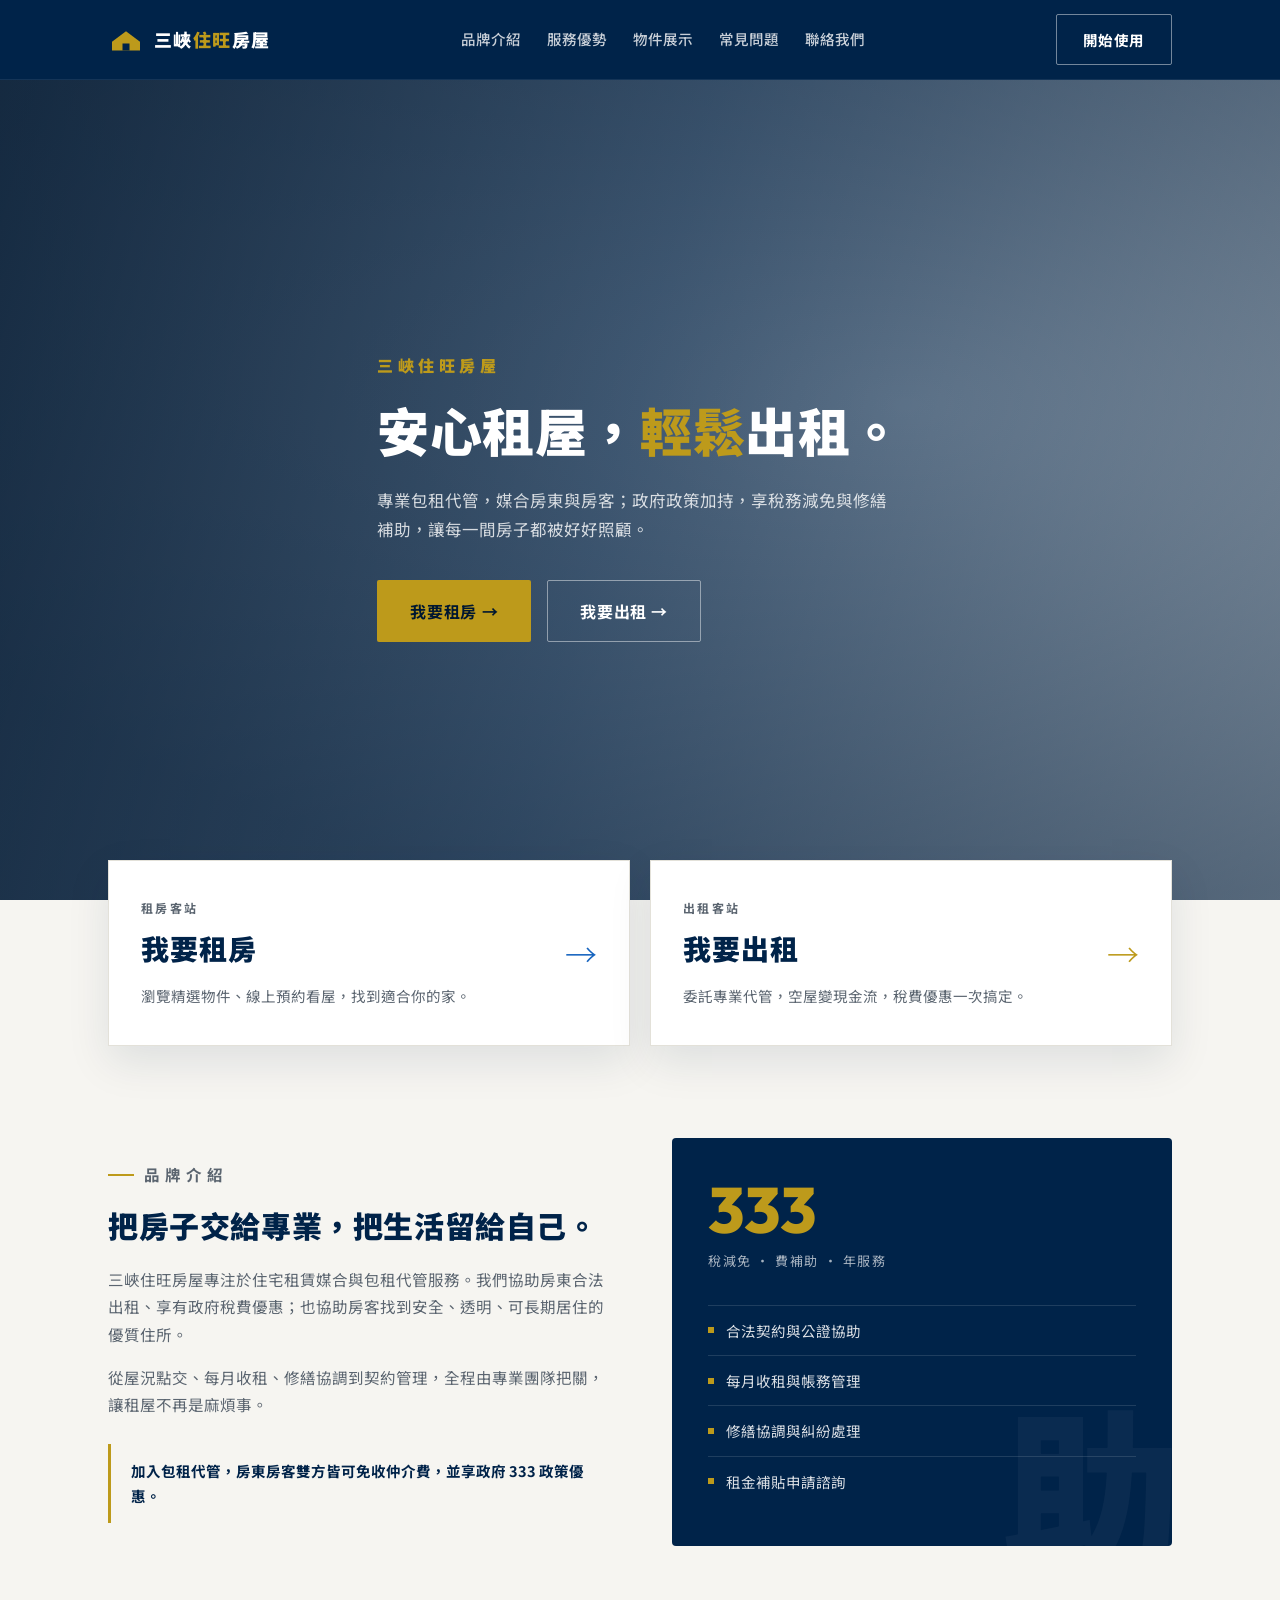
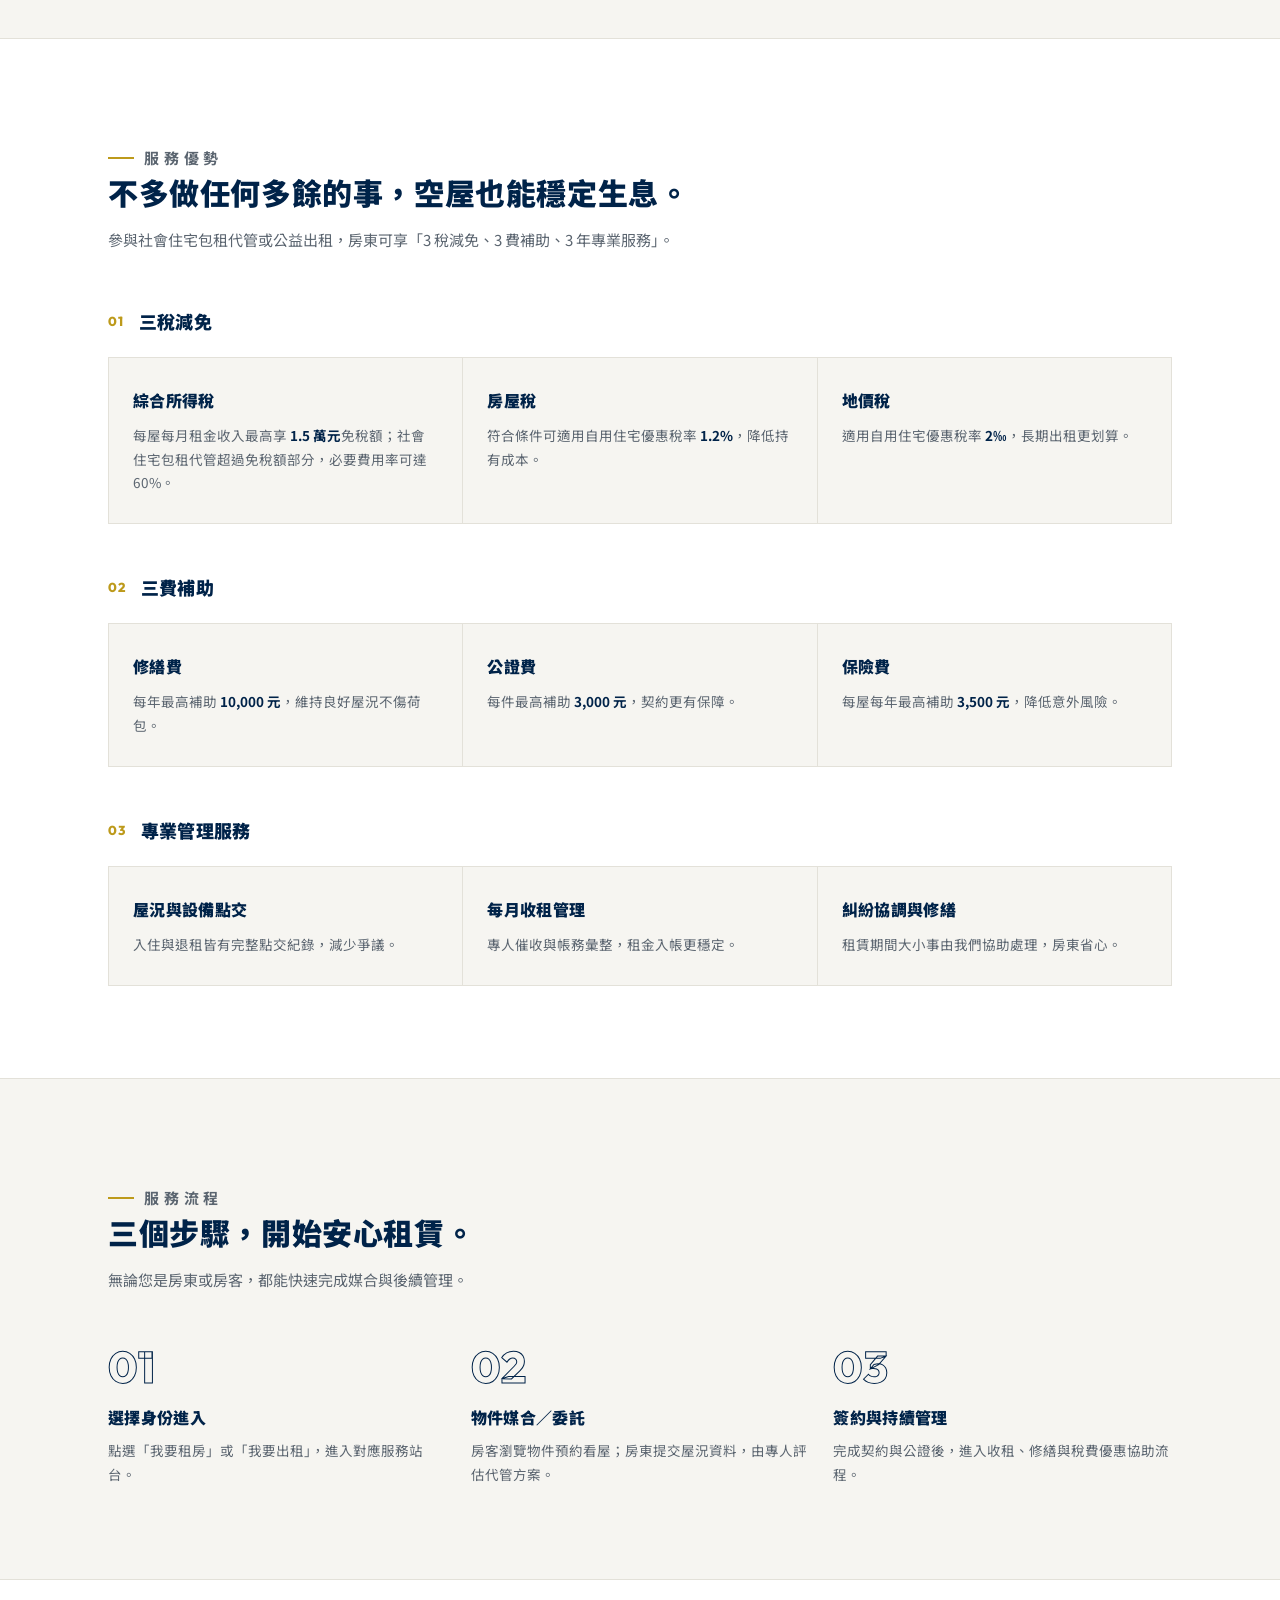
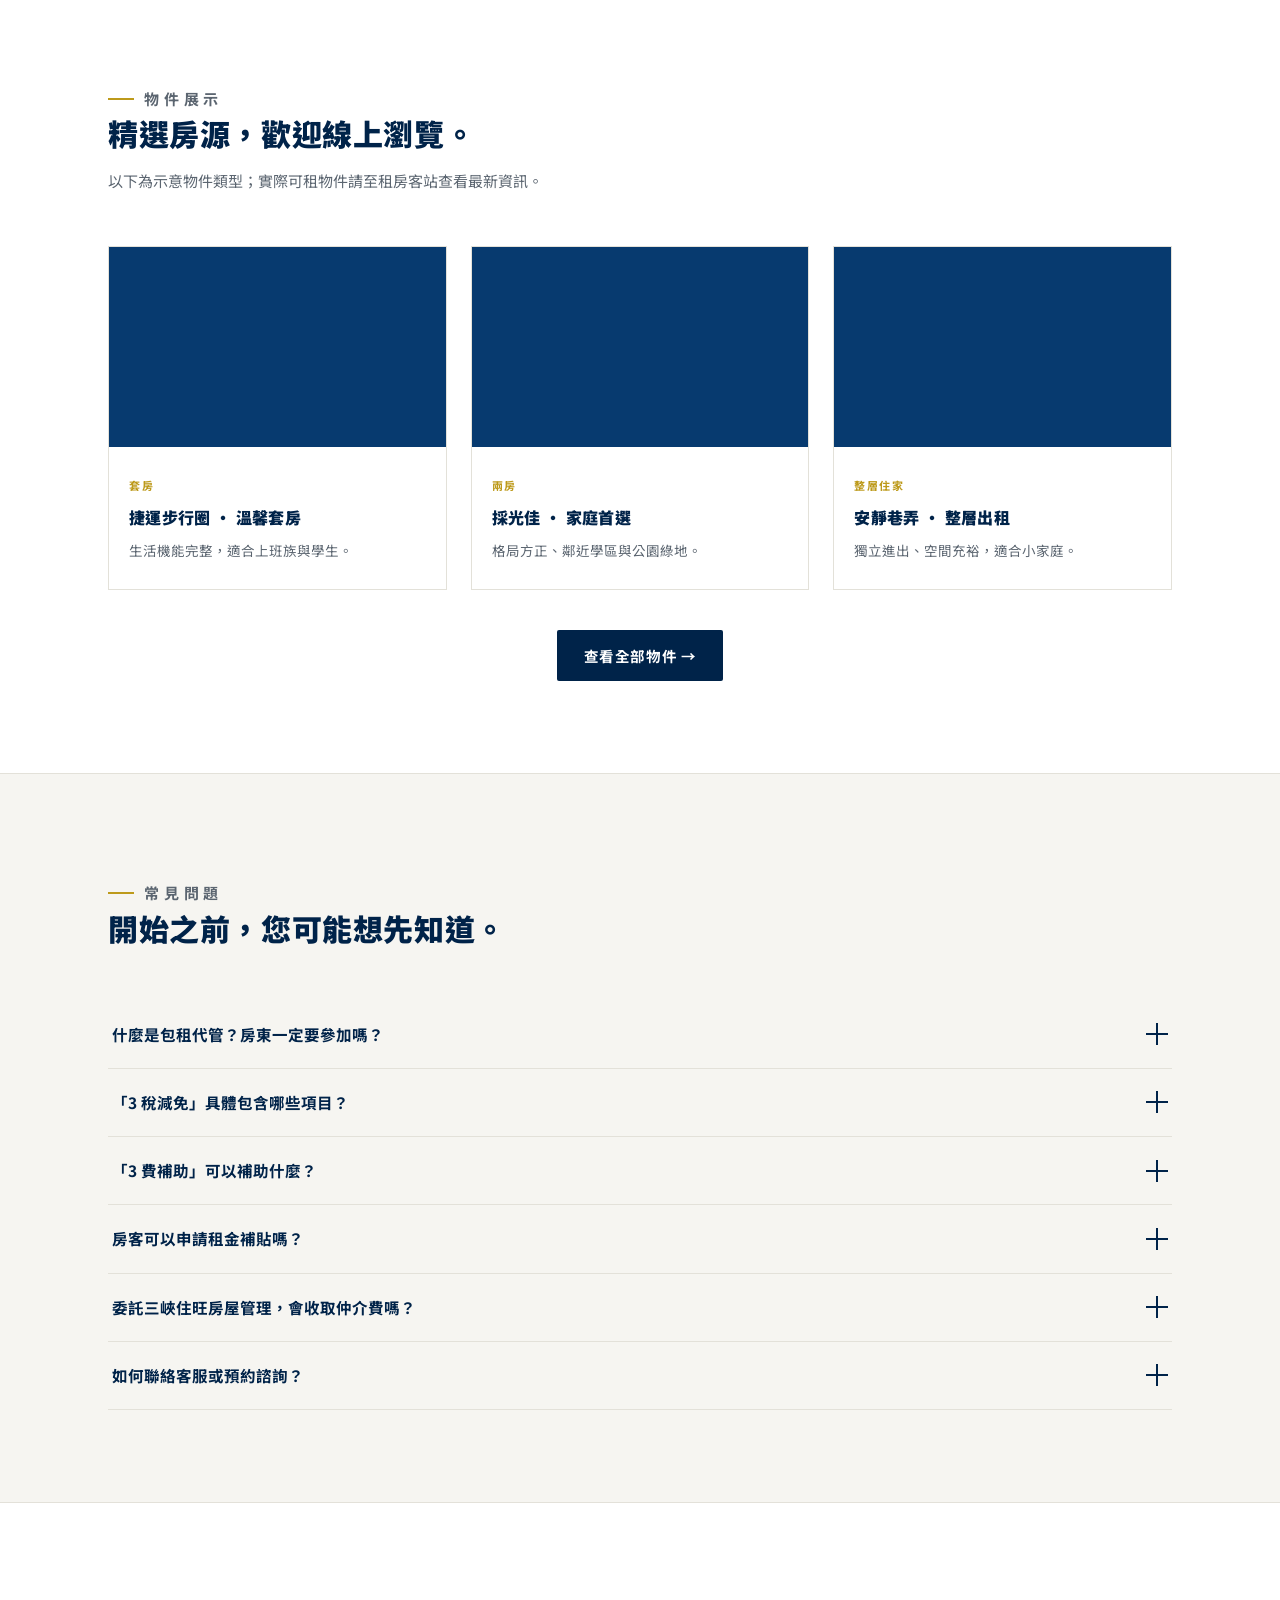
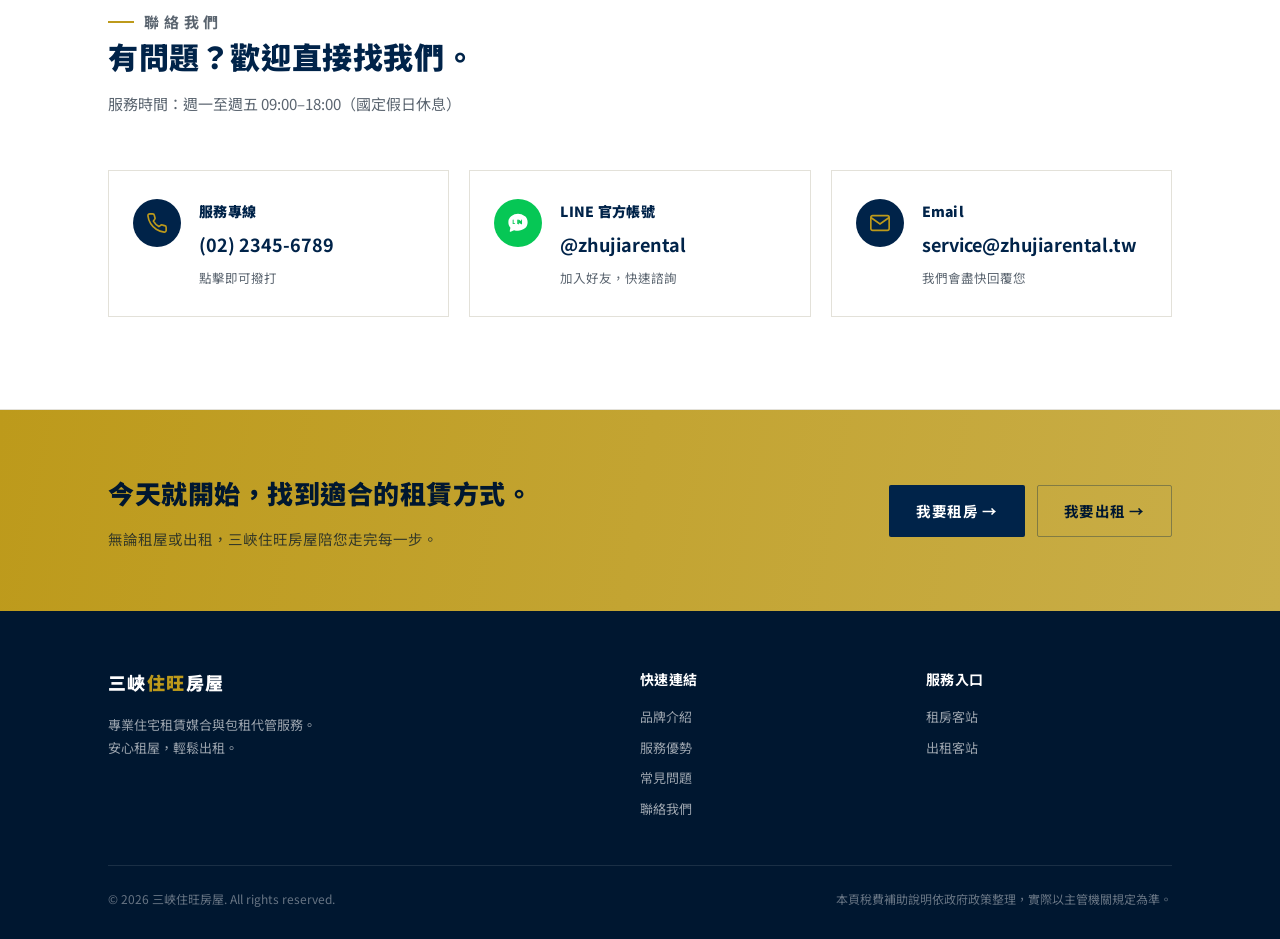
==== commit d7e617ed: "Rename brand to 三峽住旺房屋 Replace ZhuJiaRental / 助家租賃 company naming across the landing page, README, a" ====
--- a/index.html
+++ b/index.html
@@ -3,8 +3,8 @@
 <head>
   <meta charset="UTF-8">
   <meta name="viewport" content="width=device-width, initial-scale=1.0">
-  <meta name="description" content="ZhuJiaRental 助家租賃 — 專業包租代管，享 3 稅減免、3 費補助，房東房客都安心。">
-  <title>ZhuJiaRental 助家租賃｜安心租屋・輕鬆出租</title>
+  <meta name="description" content="三峽住旺房屋 — 專業包租代管，享 3 稅減免、3 費補助，房東房客都安心。">
+  <title>三峽住旺房屋｜安心租屋・輕鬆出租</title>
   <link rel="preconnect" href="https://fonts.googleapis.com">
   <link rel="preconnect" href="https://fonts.gstatic.com" crossorigin>
   <link href="https://fonts.googleapis.com/css2?family=Noto+Sans+TC:wght@400;500;700;900&family=Outfit:wght@600;800&display=swap" rel="stylesheet">
@@ -15,14 +15,13 @@
   <!-- ========== NAV ========== -->
   <header class="site">
     <div class="nav">
-      <a class="brand" href="#top" aria-label="ZhuJiaRental 首頁">
+      <a class="brand" href="#top" aria-label="三峽住旺房屋首頁">
         <svg viewBox="0 0 40 32" aria-hidden="true">
           <rect width="40" height="32" rx="3" fill="currentColor" opacity="0"/>
           <path d="M4 18 L20 6 L36 18 V28 H4 Z" fill="#BD9A1B"/>
           <rect x="16" y="20" width="8" height="8" fill="#002349"/>
         </svg>
-        <span class="word">ZhuJia<b>Rental</b></span>
-        <span class="zh">助家租賃</span>
+        <span class="word">三峽<b>住旺</b>房屋</span>
       </a>
       <nav class="links" aria-label="主要導覽">
         <a href="#about">品牌介紹</a>
@@ -53,7 +52,7 @@
     <section class="hero">
       <div class="hero-bg" aria-hidden="true"></div>
       <div class="wrap hero-inner">
-        <p class="brand-mark reveal">ZhuJiaRental 助家租賃</p>
+        <p class="brand-mark reveal">三峽住旺房屋</p>
         <h1 class="reveal delay-1">安心租屋，<em>輕鬆</em>出租。</h1>
         <p class="lede reveal delay-2">專業包租代管，媒合房東與房客；政府政策加持，享稅務減免與修繕補助，讓每一間房子都被好好照顧。</p>
         <div class="hero-ctas reveal delay-3">
@@ -89,7 +88,7 @@
         <div class="reveal">
           <p class="eyebrow">品牌介紹</p>
           <h2>把房子交給專業，把生活留給自己。</h2>
-          <p>ZhuJiaRental（助家租賃）專注於住宅租賃媒合與包租代管服務。我們協助房東合法出租、享有政府稅費優惠；也協助房客找到安全、透明、可長期居住的優質住所。</p>
+          <p>三峽住旺房屋專注於住宅租賃媒合與包租代管服務。我們協助房東合法出租、享有政府稅費優惠；也協助房客找到安全、透明、可長期居住的優質住所。</p>
           <p>從屋況點交、每月收租、修繕協調到契約管理，全程由專業團隊把關，讓租屋不再是麻煩事。</p>
           <div class="accent-box">加入包租代管，房東房客雙方皆可免收仲介費，並享政府 333 政策優惠。</div>
         </div>
@@ -289,7 +288,7 @@
           </div>
           <div class="faq-item">
             <button class="faq-q" type="button" aria-expanded="false">
-              委託 ZhuJiaRental 管理，會收取仲介費嗎？
+              委託三峽住旺房屋管理，會收取仲介費嗎？
               <span class="plus" aria-hidden="true"></span>
             </button>
             <div class="faq-a">
@@ -360,7 +359,7 @@
       <div class="wrap cta-flex reveal">
         <div>
           <h2>今天就開始，找到適合的租賃方式。</h2>
-          <p>無論租屋或出租，ZhuJiaRental 陪您走完每一步。</p>
+          <p>無論租屋或出租，三峽住旺房屋陪您走完每一步。</p>
         </div>
         <div class="cta-actions">
           <a class="btn btn-navy" href="https://zhujiarental-w1.netlify.app/" target="_blank" rel="noopener noreferrer">我要租房 →</a>
@@ -375,8 +374,7 @@
       <div class="f-grid">
         <div>
           <a class="brand" href="#top">
-            <span class="word">ZhuJia<b>Rental</b></span>
-            <span class="zh">助家租賃</span>
+            <span class="word">三峽<b>住旺</b>房屋</span>
           </a>
           <p>專業住宅租賃媒合與包租代管服務。<br>安心租屋，輕鬆出租。</p>
         </div>
@@ -394,7 +392,7 @@
         </div>
       </div>
       <div class="f-bottom">
-        <span>© <span id="year"></span> ZhuJiaRental 助家租賃. All rights reserved.</span>
+        <span>© <span id="year"></span> 三峽住旺房屋. All rights reserved.</span>
         <span>本頁稅費補助說明依政府政策整理，實際以主管機關規定為準。</span>
       </div>
     </div>
--- a/css/styles.css
+++ b/css/styles.css
@@ -121,16 +121,16 @@
 }
 
 .brand .word {
-  font-family: "Outfit", "Noto Sans TC", sans-serif;
-  font-weight: 800;
-  font-size: 19px;
-  letter-spacing: 0.02em;
+  font-family: "Noto Sans TC", "PingFang TC", "Microsoft JhengHei", "Outfit", sans-serif;
+  font-weight: 900;
+  font-size: 18px;
+  letter-spacing: 0.08em;
   color: var(--white);
 }
 
 .brand .word b {
   color: var(--gold);
-  font-weight: 800;
+  font-weight: 900;
 }
 
 .brand .zh {
@@ -344,13 +344,13 @@
 }
 
 .brand-mark {
-  font-family: "Outfit", "Noto Sans TC", sans-serif;
-  font-weight: 800;
-  font-size: 15px;
-  letter-spacing: 0.18em;
+  font-family: "Noto Sans TC", "PingFang TC", "Microsoft JhengHei", "Outfit", sans-serif;
+  font-weight: 900;
+  font-size: 16px;
+  letter-spacing: 0.28em;
   color: var(--gold);
   margin: 0 0 18px;
-  text-transform: uppercase;
+  text-transform: none;
 }
 
 .hero h1 {
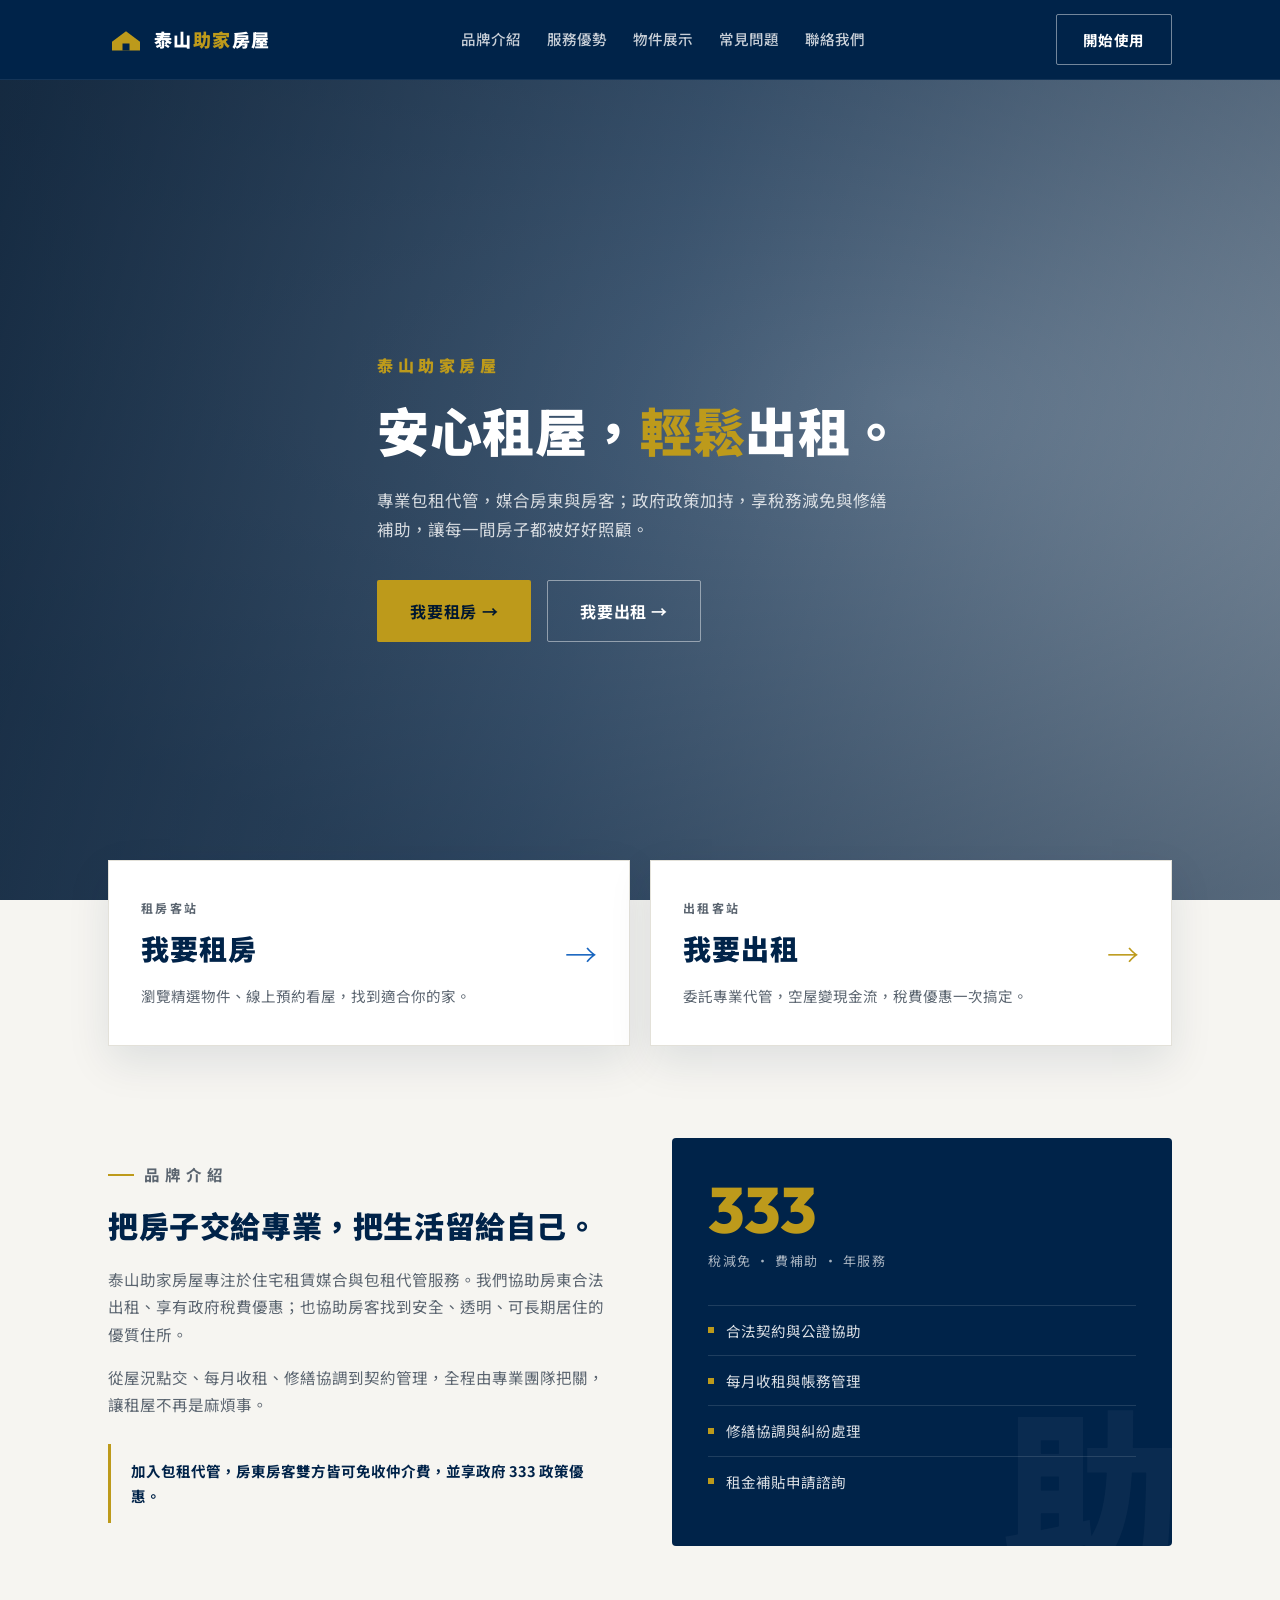
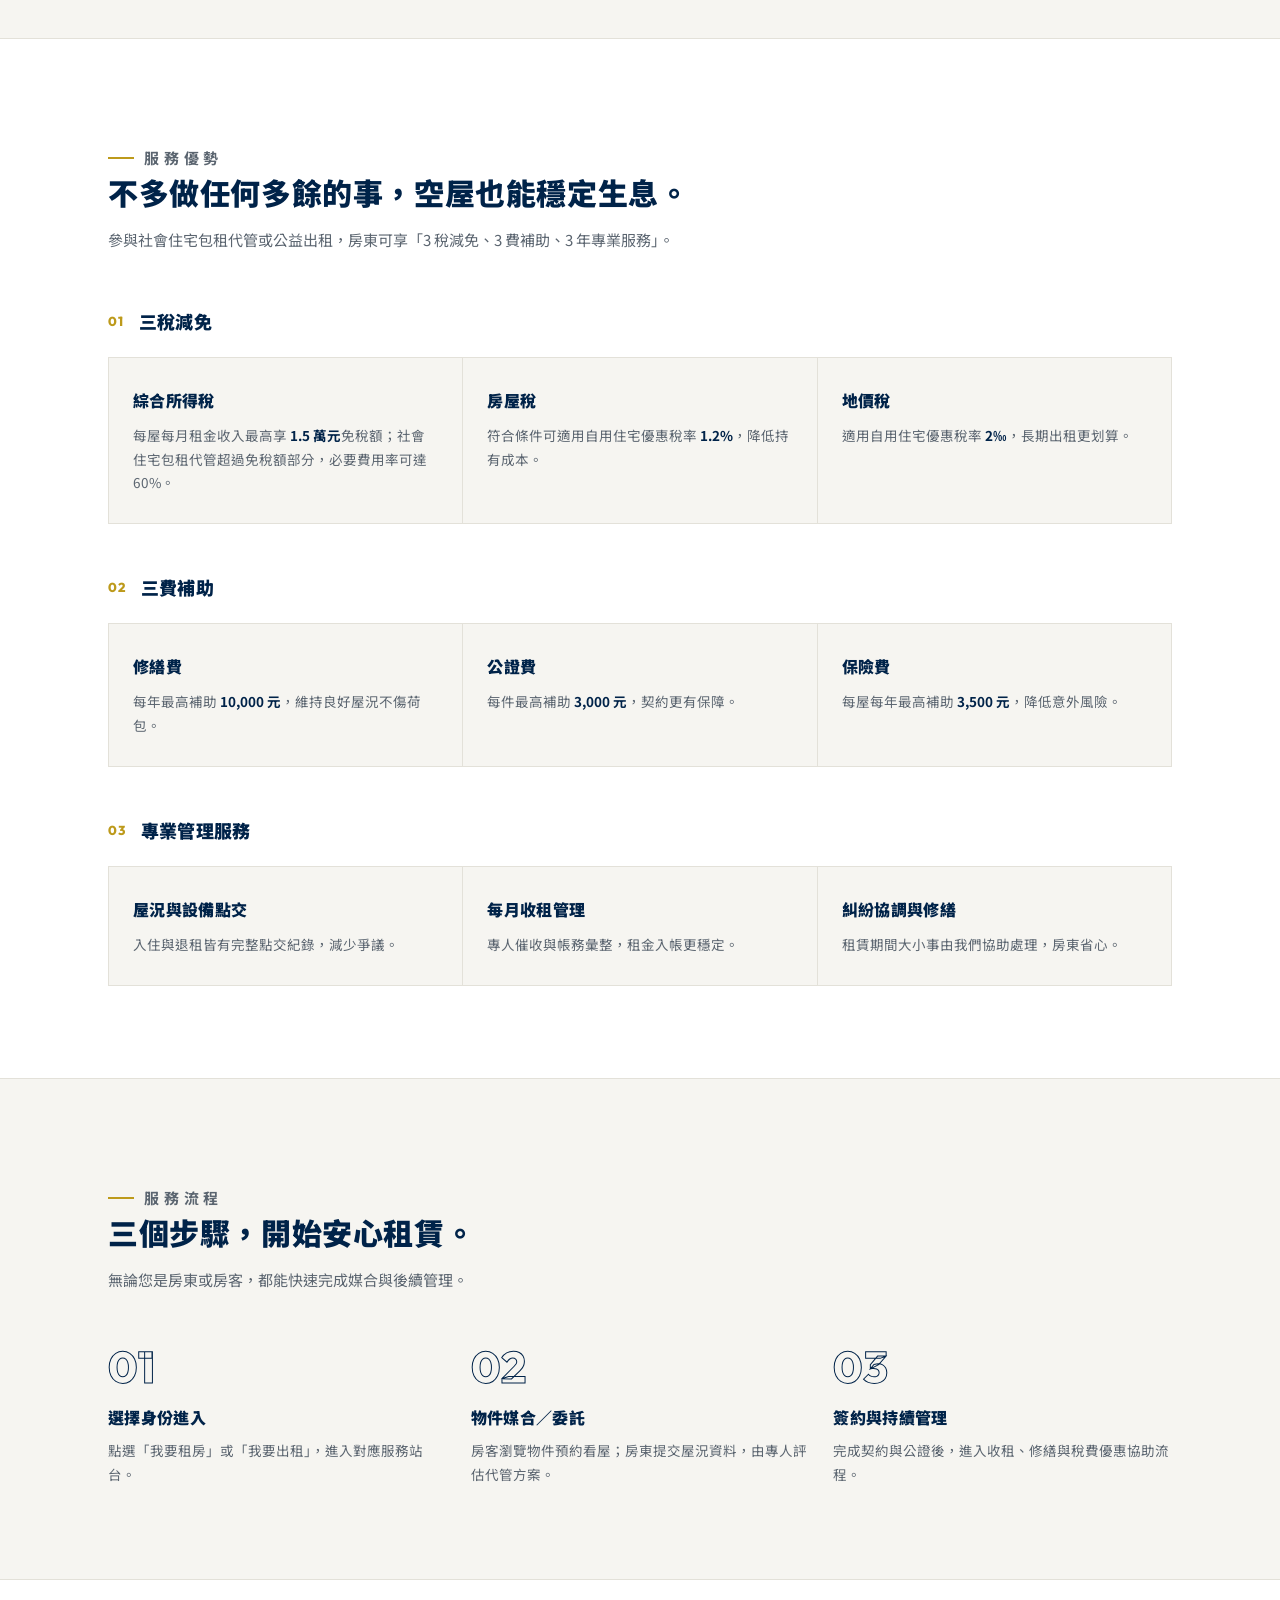
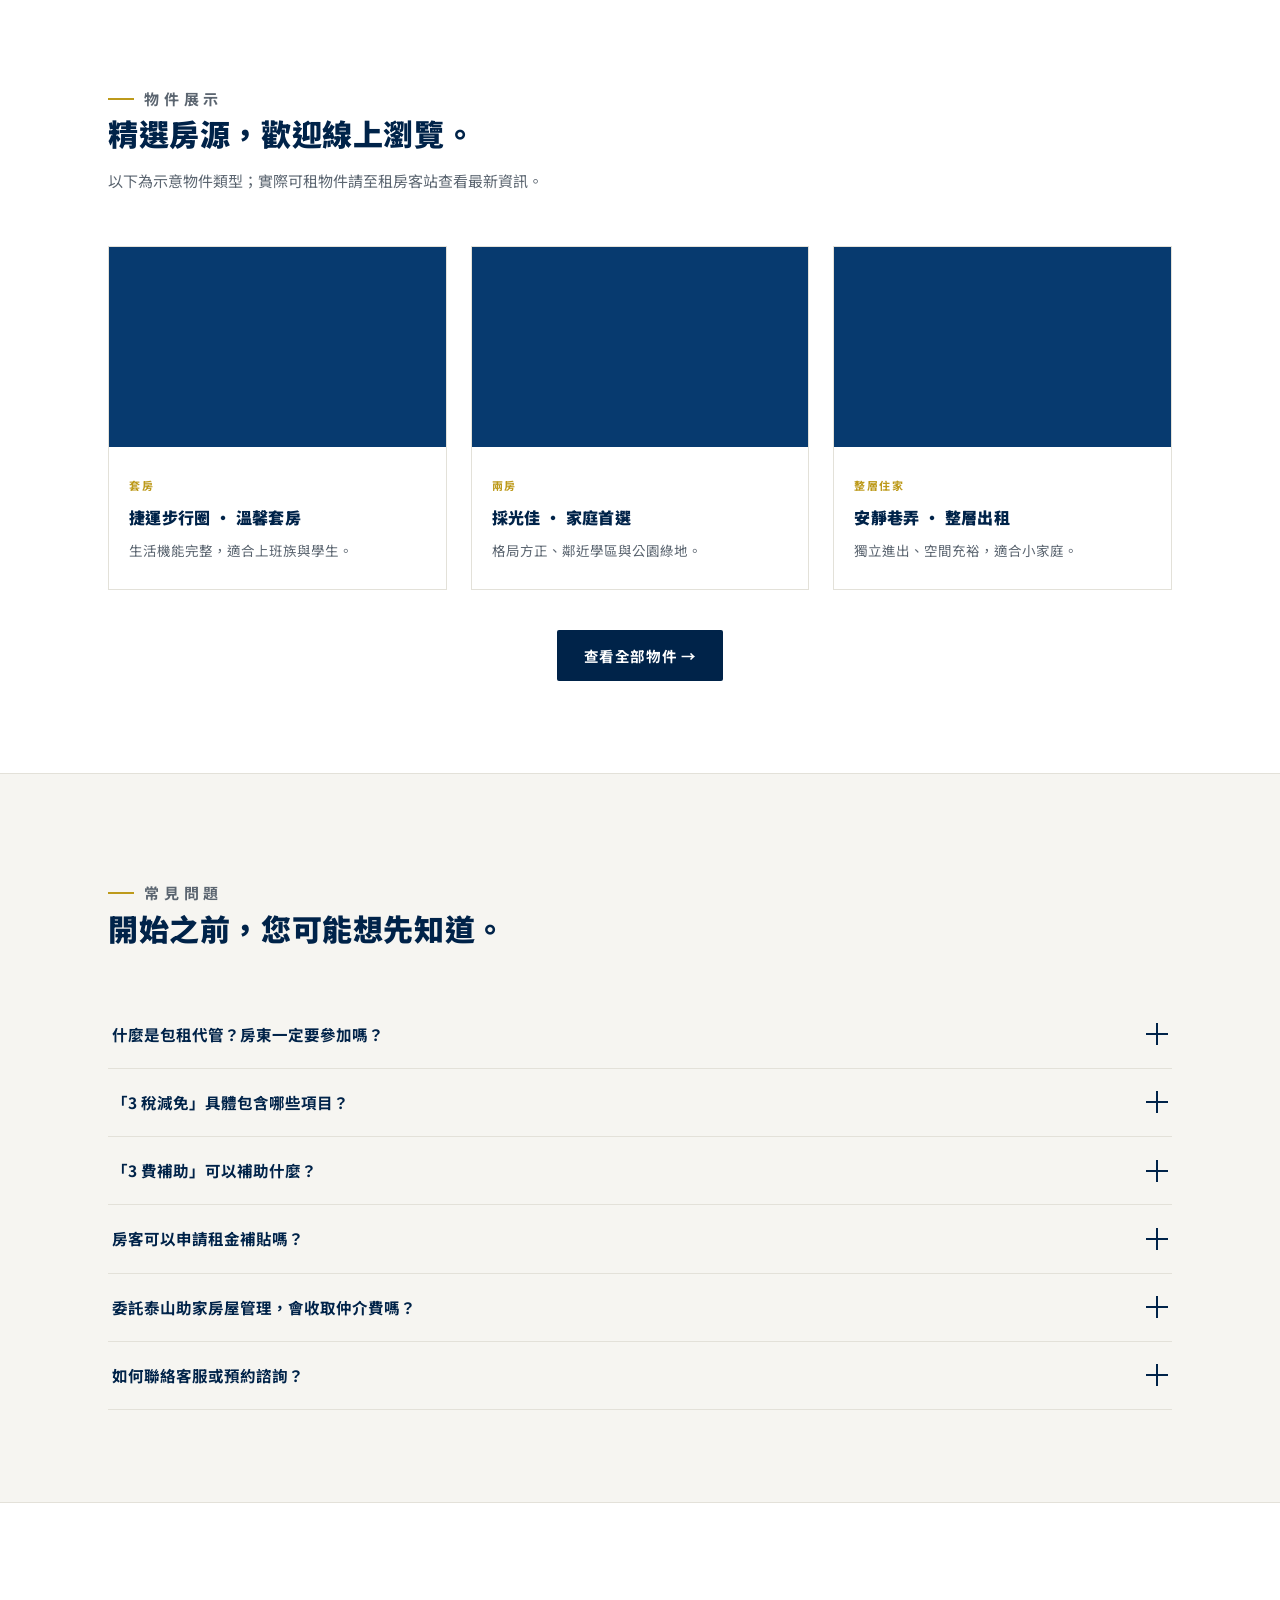
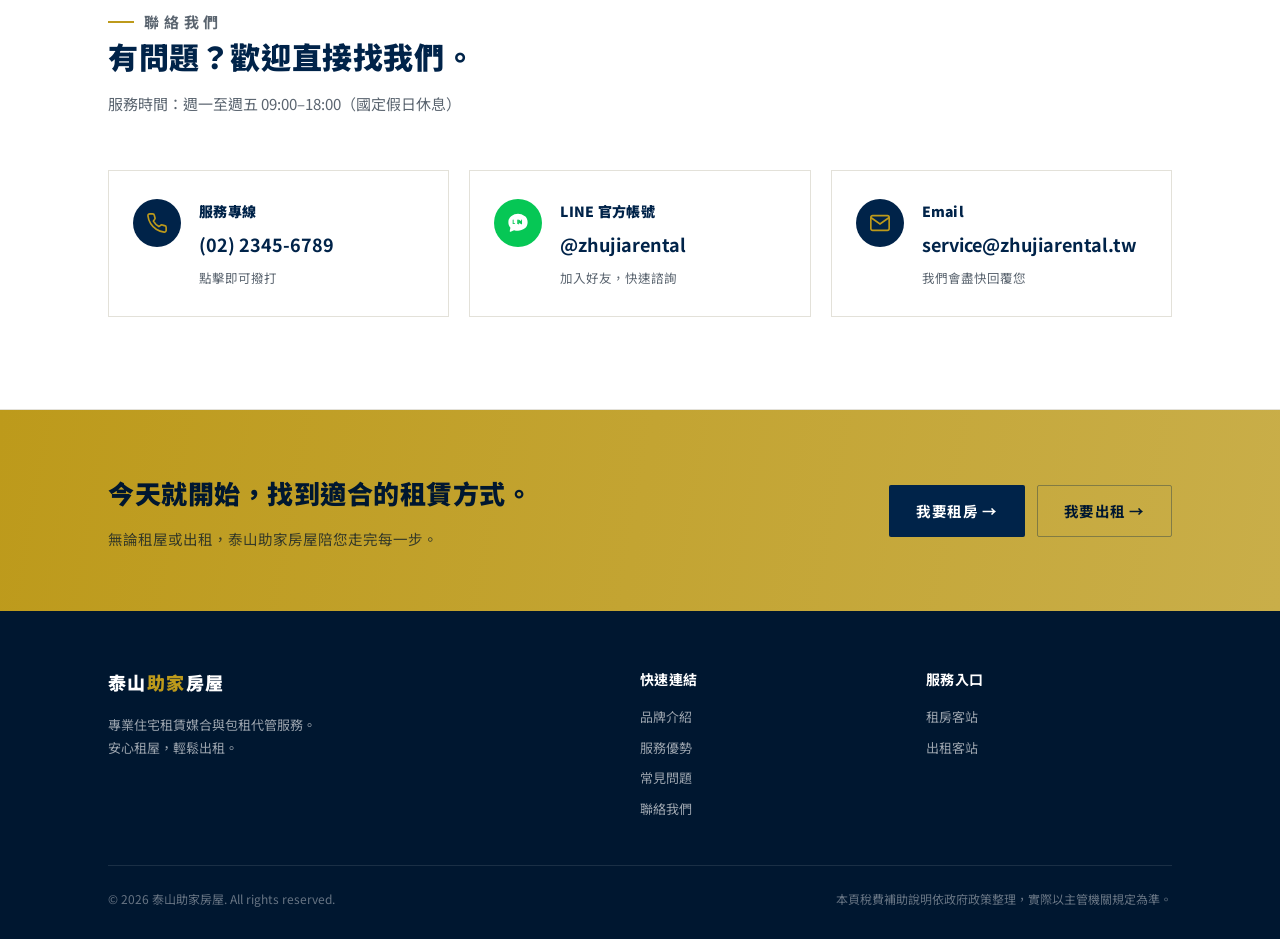
==== commit 7ffd62de: "Rename company brand to 泰山助家房屋 Replace 三峽住旺房屋 naming across the marketing site, portal, maintenance " ====
--- a/index.html
+++ b/index.html
@@ -3,8 +3,8 @@
 <head>
   <meta charset="UTF-8">
   <meta name="viewport" content="width=device-width, initial-scale=1.0">
-  <meta name="description" content="三峽住旺房屋 — 專業包租代管，享 3 稅減免、3 費補助，房東房客都安心。">
-  <title>三峽住旺房屋｜安心租屋・輕鬆出租</title>
+  <meta name="description" content="泰山助家房屋 — 專業包租代管，享 3 稅減免、3 費補助，房東房客都安心。">
+  <title>泰山助家房屋</title>
   <link rel="preconnect" href="https://fonts.googleapis.com">
   <link rel="preconnect" href="https://fonts.gstatic.com" crossorigin>
   <link href="https://fonts.googleapis.com/css2?family=Noto+Sans+TC:wght@400;500;700;900&family=Outfit:wght@600;800&display=swap" rel="stylesheet">
@@ -15,13 +15,13 @@
   <!-- ========== NAV ========== -->
   <header class="site">
     <div class="nav">
-      <a class="brand" href="#top" aria-label="三峽住旺房屋首頁">
+      <a class="brand" href="#top" aria-label="泰山助家房屋首頁">
         <svg viewBox="0 0 40 32" aria-hidden="true">
           <rect width="40" height="32" rx="3" fill="currentColor" opacity="0"/>
           <path d="M4 18 L20 6 L36 18 V28 H4 Z" fill="#BD9A1B"/>
           <rect x="16" y="20" width="8" height="8" fill="#002349"/>
         </svg>
-        <span class="word">三峽<b>住旺</b>房屋</span>
+        <span class="word">泰山<b>助家</b>房屋</span>
       </a>
       <nav class="links" aria-label="主要導覽">
         <a href="#about">品牌介紹</a>
@@ -52,7 +52,7 @@
     <section class="hero">
       <div class="hero-bg" aria-hidden="true"></div>
       <div class="wrap hero-inner">
-        <p class="brand-mark reveal">三峽住旺房屋</p>
+        <p class="brand-mark reveal">泰山助家房屋</p>
         <h1 class="reveal delay-1">安心租屋，<em>輕鬆</em>出租。</h1>
         <p class="lede reveal delay-2">專業包租代管，媒合房東與房客；政府政策加持，享稅務減免與修繕補助，讓每一間房子都被好好照顧。</p>
         <div class="hero-ctas reveal delay-3">
@@ -88,7 +88,7 @@
         <div class="reveal">
           <p class="eyebrow">品牌介紹</p>
           <h2>把房子交給專業，把生活留給自己。</h2>
-          <p>三峽住旺房屋專注於住宅租賃媒合與包租代管服務。我們協助房東合法出租、享有政府稅費優惠；也協助房客找到安全、透明、可長期居住的優質住所。</p>
+          <p>泰山助家房屋專注於住宅租賃媒合與包租代管服務。我們協助房東合法出租、享有政府稅費優惠；也協助房客找到安全、透明、可長期居住的優質住所。</p>
           <p>從屋況點交、每月收租、修繕協調到契約管理，全程由專業團隊把關，讓租屋不再是麻煩事。</p>
           <div class="accent-box">加入包租代管，房東房客雙方皆可免收仲介費，並享政府 333 政策優惠。</div>
         </div>
@@ -288,7 +288,7 @@
           </div>
           <div class="faq-item">
             <button class="faq-q" type="button" aria-expanded="false">
-              委託三峽住旺房屋管理，會收取仲介費嗎？
+              委託泰山助家房屋管理，會收取仲介費嗎？
               <span class="plus" aria-hidden="true"></span>
             </button>
             <div class="faq-a">
@@ -359,7 +359,7 @@
       <div class="wrap cta-flex reveal">
         <div>
           <h2>今天就開始，找到適合的租賃方式。</h2>
-          <p>無論租屋或出租，三峽住旺房屋陪您走完每一步。</p>
+          <p>無論租屋或出租，泰山助家房屋陪您走完每一步。</p>
         </div>
         <div class="cta-actions">
           <a class="btn btn-navy" href="https://zhujiarental-w1.netlify.app/" target="_blank" rel="noopener noreferrer">我要租房 →</a>
@@ -374,7 +374,7 @@
       <div class="f-grid">
         <div>
           <a class="brand" href="#top">
-            <span class="word">三峽<b>住旺</b>房屋</span>
+            <span class="word">泰山<b>助家</b>房屋</span>
           </a>
           <p>專業住宅租賃媒合與包租代管服務。<br>安心租屋，輕鬆出租。</p>
         </div>
@@ -392,7 +392,7 @@
         </div>
       </div>
       <div class="f-bottom">
-        <span>© <span id="year"></span> 三峽住旺房屋. All rights reserved.</span>
+        <span>© <span id="year"></span> 泰山助家房屋. All rights reserved.</span>
         <span>本頁稅費補助說明依政府政策整理，實際以主管機關規定為準。</span>
       </div>
     </div>
--- a/css/styles.css
+++ b/css/styles.css
@@ -1157,8 +1157,8 @@
   }
 
   .brand-mark {
-    font-size: 12px;
-    letter-spacing: 0.12em;
+    font-size: 13px;
+    letter-spacing: 0.18em;
   }
 
   .hero h1 {
